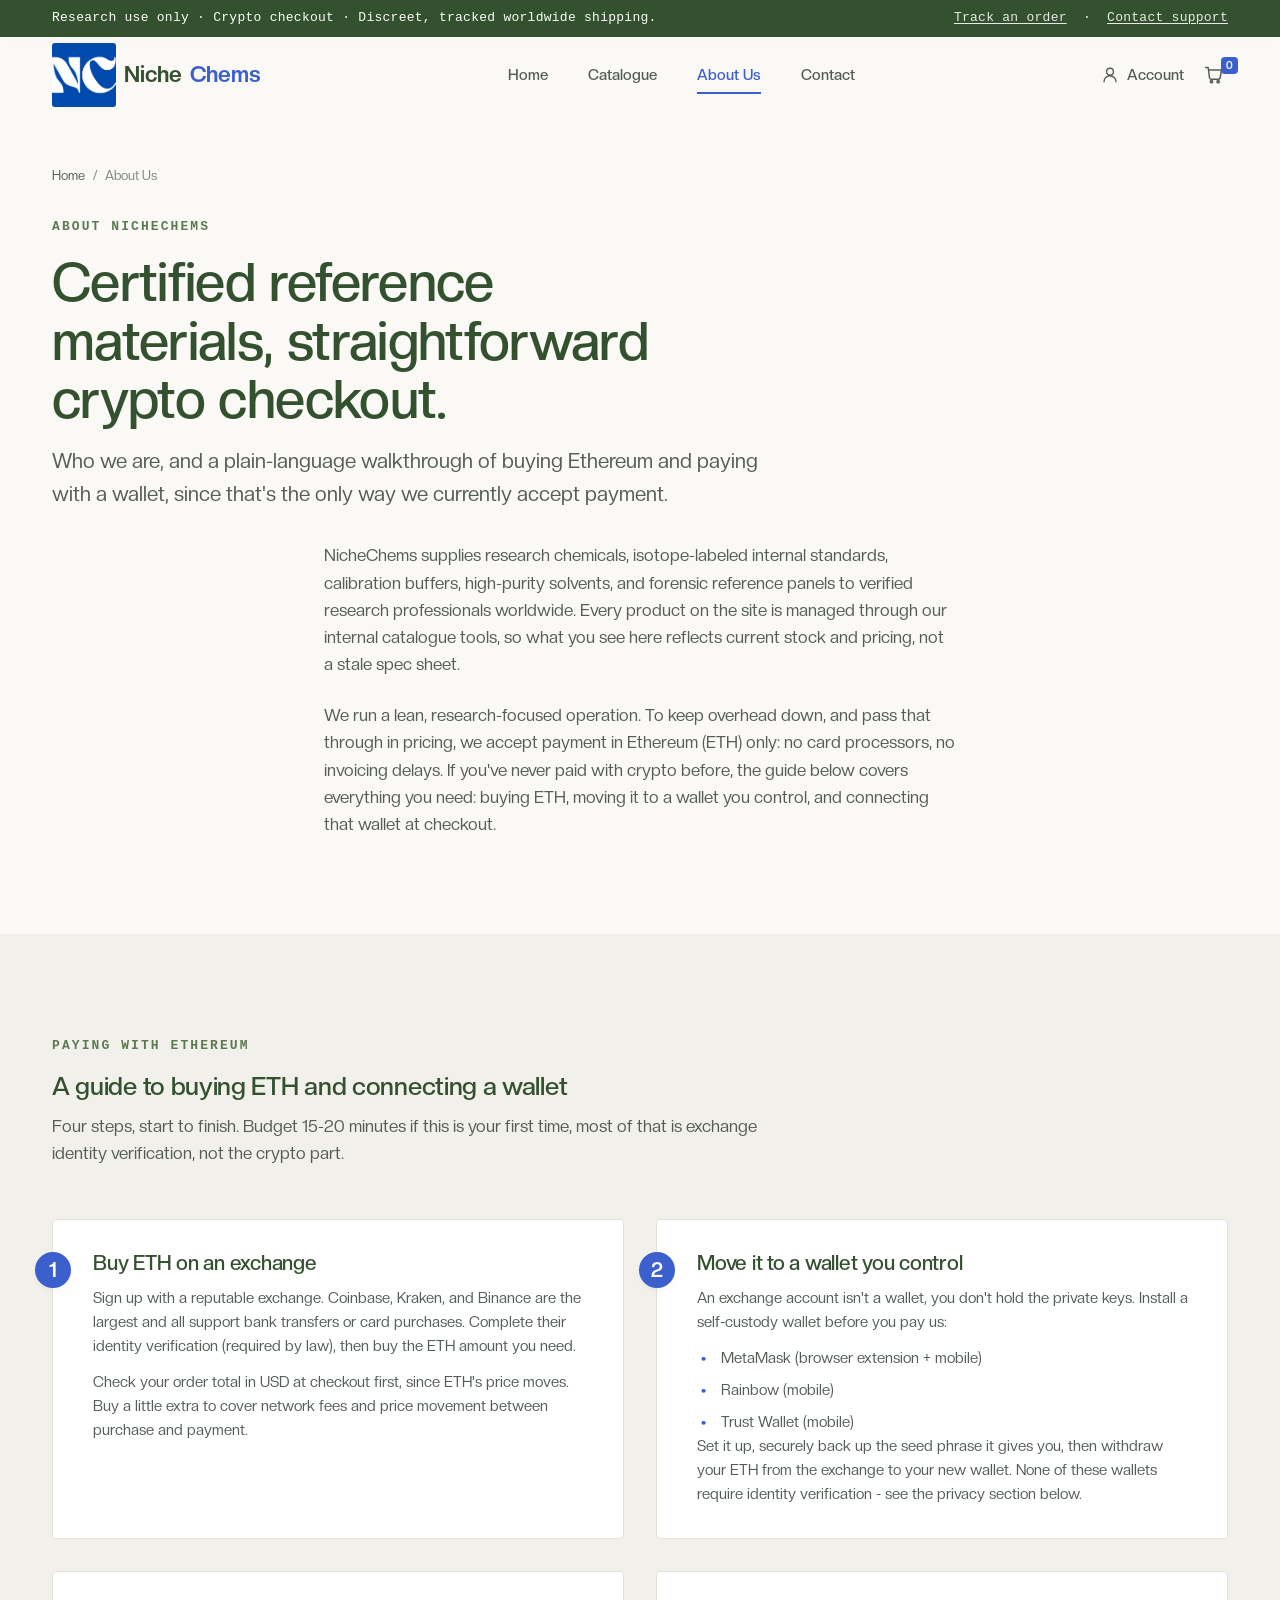
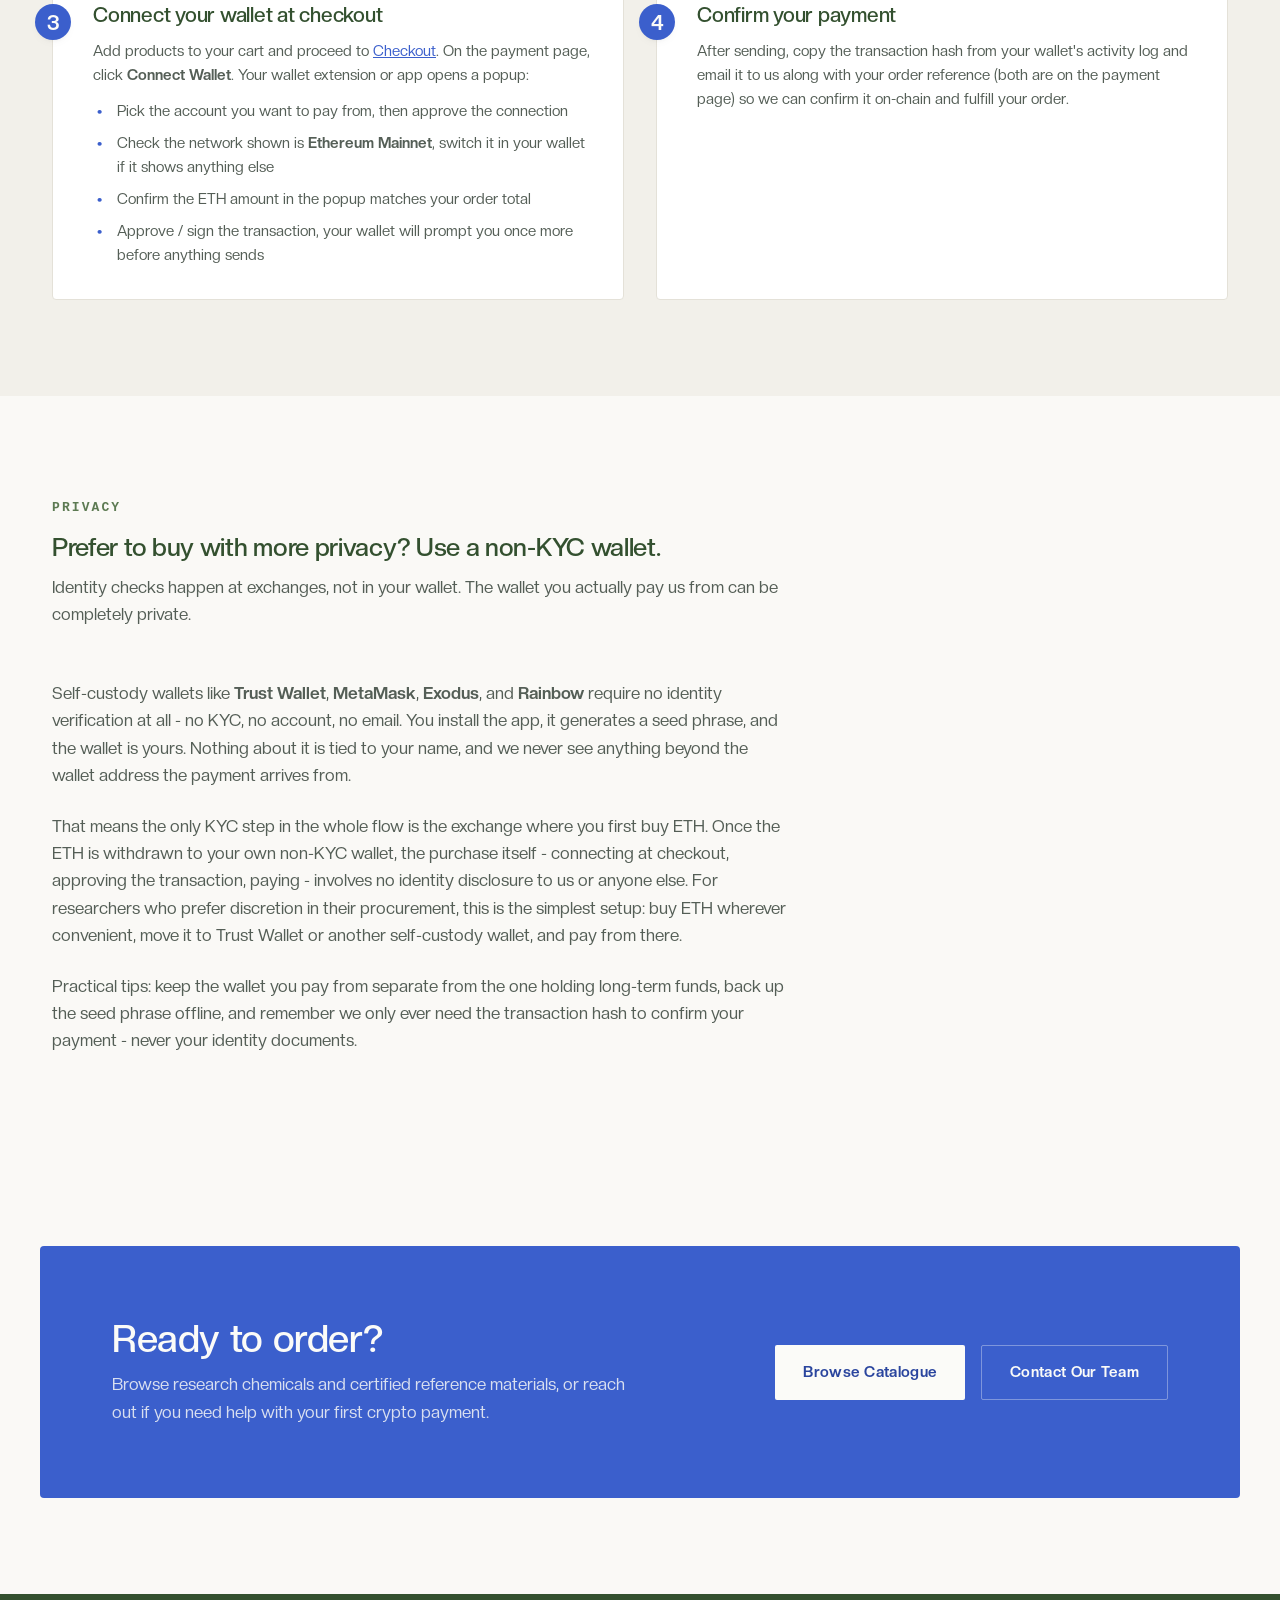
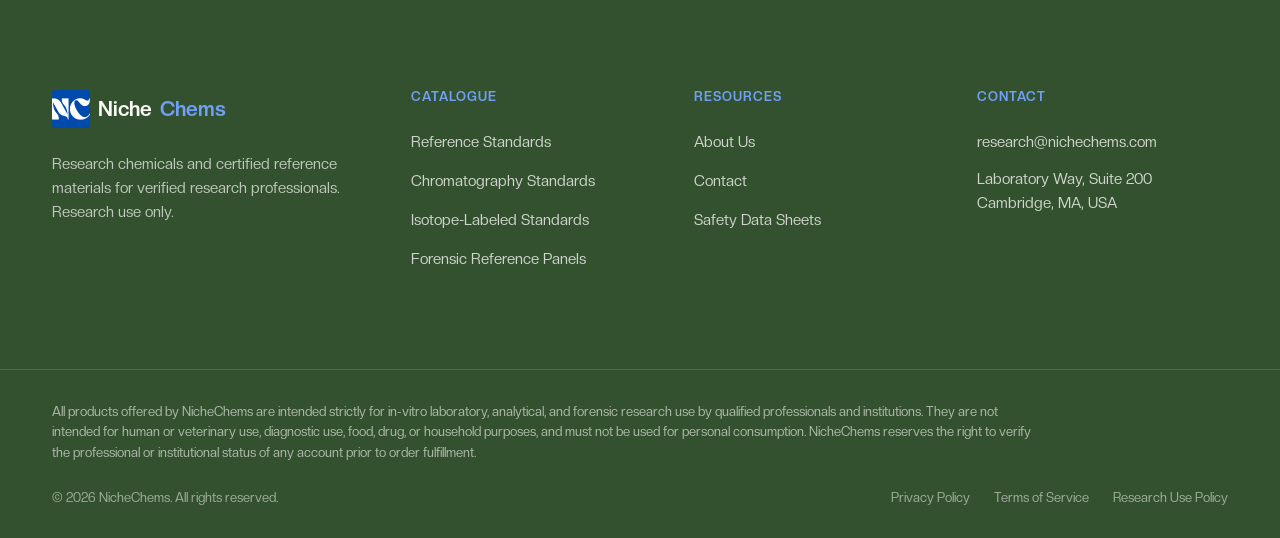
==== about/index.html @ a7ac1967 "Unify footers and replace generic top-bar copy - Footer Resources column is now identical across pag" ====
<!DOCTYPE html>
<html lang="en">
<head>
<meta charset="UTF8">
<meta name="viewport" content="width=device-width, initial-scale=1.0">
<title>About Us | NicheChems</title>
<meta name="description" content="About NicheChems, and a plain-language guide to buying Ethereum and connecting a wallet to pay for your order.">
<meta name="robots" content="index, follow">
<link rel="canonical" href="https://nichechems.com/about/">
<meta name="theme-color" content="#3B5FCC">

<link rel="icon" type="image/svg+xml" href="data:image/svg+xml,%3Csvg xmlns='http://www.w3.org/2000/svg' viewBox='0 0 32 32'%3E%3Crect width='32' height='32' rx='9' fill='%233B5FCC'/%3E%3Cpath d='M13 6h6v6.6l4.6 9.9a2 2 0 0 1-1.8 2.9H10.2a2 2 0 0 1-1.8-2.9L13 12.6V6z' fill='none' stroke='%23FAF9F6' stroke-width='1.7' stroke-linejoin='round' stroke-linecap='round'/%3E%3Cpath d='M11 19h10' stroke='%23A9C9A0' stroke-width='1.7' stroke-linecap='round'/%3E%3C/svg%3E">

<link rel="stylesheet" href="/css/fonts.css">

<style>
/* Design tokens, reset, header/nav/footer are identical to the rest of
   the site - see catalogue/index.html's section-1 comment. */
:root {
  --color-bg:          #FAF9F6;
  --color-bg-alt:      #F2F0EA;
  --color-bg-cool:     #EFF2F0;
  --color-surface:     #FFFFFF;
  --color-border:      #E4E1D8;
  --color-border-cool: #DCE3DE;

  --color-blue-light:  #6FA0F5;
  --color-blue:        #3B5FCC;
  --color-blue-dark:   #2A459E;
  --color-blue-tint:   #EDF2FD;

  --color-sage:        #93AC8B;
  --color-moss:        #5C7A52;
  --color-forest:      #33502F;
  --color-green-tint:  #EEF3EA;

  --color-warn:        #96631C;
  --color-warn-tint:   #FBF1E4;

  --color-ink:         #202722;
  --color-ink-soft:    #545E56;
  --color-ink-faint:   #7C877F;
  --color-on-blue:     #FBFBF8;

  --font-serif: "Creato Display", -apple-system, BlinkMacSystemFont, "Segoe UI", Roboto, sans-serif;
  --font-mono:  ui-monospace, SFMono-Regular, Menlo, Consolas, monospace;
  --font-sans:  "Creato Display", -apple-system, BlinkMacSystemFont, "Segoe UI", Roboto, sans-serif;
  --font-mono:  "IBM Plex Mono", ui-monospace, "Cascadia Mono", Consolas, monospace;

  --text-xs:   clamp(0.75rem, 0.72rem + 0.15vw, 0.8125rem);
  --text-sm:   clamp(0.875rem, 0.84rem + 0.15vw, 0.9375rem);
  --text-base: clamp(1rem, 0.96rem + 0.2vw, 1.0625rem);
  --text-md:   clamp(1.125rem, 1.05rem + 0.3vw, 1.3125rem);
  --text-lg:   clamp(1.375rem, 1.2rem + 0.7vw, 1.75rem);
  --text-xl:   clamp(1.75rem, 1.4rem + 1.4vw, 2.375rem);
  --text-2xl:  clamp(2.25rem, 1.7rem + 2.4vw, 3.375rem);

  --leading-tight: 1.08;
  --leading-snug:  1.35;
  --leading-normal: 1.6;

  --space-1: 0.25rem; --space-2: 0.5rem; --space-3: 0.75rem; --space-4: 1rem;
  --space-5: 1.5rem; --space-6: 2rem; --space-7: 2.5rem; --space-8: 3.25rem; --space-9: 4.5rem; --space-10: 6rem;

  --radius-sm: 2px; --radius-md: 3px; --radius-lg: 4px;
  --radius-blob: 62% 38% 55% 45% / 48% 45% 55% 52%;
  --radius-pill: 4px;

  --shadow-sm: 0 1px 2px rgba(32, 39, 34, 0.06), 0 1px 1px rgba(32, 39, 34, 0.04);
  --shadow-md: 0 4px 14px -8px rgba(32, 39, 34, 0.14), 0 2px 5px -3px rgba(32, 39, 34, 0.08);
  --shadow-lg: 0 10px 26px -12px rgba(32, 39, 34, 0.18), 0 4px 10px -6px rgba(32, 39, 34, 0.08);
  --shadow-blue: 0 6px 16px -8px rgba(59, 95, 204, 0.32);

  --ease-organic: cubic-bezier(0.22, 1, 0.36, 1);
  --ease-soft:    cubic-bezier(0.4, 0, 0.2, 1);
  --duration-fast: 180ms;
  --duration-base: 340ms;
  --duration-slow: 620ms;

  --container-max: 1320px;
  --header-h: 76px;
}

*, *::before, *::after { box-sizing: border-box; }
* { margin: 0; }
html { -webkit-text-size-adjust: 100%; scroll-behavior: smooth; }
body {
  font-family: var(--font-sans); font-size: var(--text-base); line-height: var(--leading-normal);
  color: var(--color-ink); background: var(--color-bg);
  -webkit-font-smoothing: antialiased; text-rendering: optimizeLegibility;
}
img, svg { display: block; max-width: 100%; }
ul, ol { list-style: none; padding: 0; }
a { color: inherit; text-decoration: none; }
button { font: inherit; color: inherit; background: none; border: 0; cursor: pointer; }
input { font: inherit; }
h1, h2, h3, h4 { font-family: var(--font-serif); font-weight: 500; line-height: var(--leading-tight); color: var(--color-forest); letter-spacing: -0.012em; text-wrap: balance; }

@media (prefers-reduced-motion: reduce) {
  html { scroll-behavior: auto; }
  *, *::before, *::after { animation-duration: 0.01ms !important; animation-iteration-count: 1 !important; transition-duration: 0.01ms !important; scroll-behavior: auto !important; }
}
a:focus-visible, button:focus-visible, input:focus-visible { outline: 2.5px solid var(--color-blue); outline-offset: 3px; border-radius: var(--radius-sm); }

.c-skip-link {
  position: absolute; left: var(--space-4); top: -60px; z-index: 1000;
  background: var(--color-forest); color: var(--color-on-blue);
  padding: var(--space-3) var(--space-5); border-radius: var(--radius-sm);
  font-weight: 600; transition: top var(--duration-fast) var(--ease-soft);
}
.c-skip-link:focus { top: var(--space-4); }

.l-container { width: 100%; max-width: var(--container-max); margin-inline: auto; padding-inline: var(--space-5); }
@media (min-width: 600px) { .l-container { padding-inline: var(--space-7); } }
@media (min-width: 1200px) { .l-container { padding-inline: var(--space-8); } }

.l-section { padding-block: var(--space-9); }
@media (min-width: 900px) { .l-section { padding-block: var(--space-10); } }
.l-section--alt { background: var(--color-bg-alt); }
.l-section--blue { background: linear-gradient(155deg, var(--color-blue) 0%, var(--color-blue-dark) 100%); color: var(--color-on-blue); }

.c-eyebrow {
  display: inline-flex; align-items: center; gap: var(--space-2);
  font-size: var(--text-xs); font-weight: 700; letter-spacing: 0.14em; text-transform: uppercase;
  color: var(--color-moss); margin-bottom: var(--space-4);
}

.c-btn {
  display: inline-flex; align-items: center; justify-content: center; gap: var(--space-2);
  padding: 0.9rem 1.75rem; border-radius: 2px; font-size: var(--text-sm); font-weight: 600;
  letter-spacing: 0.02em;
  transition: transform var(--duration-base) var(--ease-organic), box-shadow var(--duration-base) var(--ease-organic), background-color var(--duration-fast) var(--ease-soft), color var(--duration-fast) var(--ease-soft);
  white-space: nowrap;
}
.c-btn--primary { background: var(--color-blue); color: var(--color-on-blue); box-shadow: var(--shadow-blue); }
.c-btn--primary:hover { background: var(--color-blue-dark); transform: translateY(-1px); }
.c-btn--ghost { background: transparent; color: var(--color-forest); border: 1.5px solid var(--color-border-cool); }
.c-btn--ghost:hover { border-color: var(--color-moss); background: var(--color-green-tint); transform: translateY(-1px); }
.c-btn--on-blue { background: var(--color-on-blue); color: var(--color-blue-dark); }
.c-btn--on-blue:hover { background: var(--color-bg-alt); transform: translateY(-1px); }

/* -- Top bar / header / mobile nav - identical to catalogue/index.html -- */
.c-top-bar { background: var(--color-forest); color: var(--color-on-blue); }
.c-top-bar__inner { display: flex; flex-wrap: wrap; align-items: center; justify-content: center; gap: var(--space-2) var(--space-6); padding-block: var(--space-2); font-size: var(--text-xs); text-align: center; }
.c-top-bar__inner a { text-decoration: underline; text-underline-offset: 2px; opacity: 0.9; }
.c-top-bar__inner a:hover { opacity: 1; }
@media (min-width: 700px) { .c-top-bar__inner { justify-content: space-between; } }

.c-header { position: sticky; top: 0; z-index: 100; background: rgba(250, 249, 246, 0.92); backdrop-filter: blur(10px); -webkit-backdrop-filter: blur(10px); border-bottom: 1px solid transparent; transition: box-shadow var(--duration-base) var(--ease-soft), border-color var(--duration-base) var(--ease-soft); }
.c-header.is-scrolled { box-shadow: var(--shadow-sm); border-bottom-color: var(--color-border); }
.c-header__inner { display: flex; align-items: center; justify-content: space-between; gap: var(--space-4); min-height: var(--header-h); }

.c-logo { display: inline-flex; align-items: center; gap: var(--space-2); font-family: var(--font-serif); font-size: var(--text-md); font-weight: 600; color: var(--color-forest); }
.c-logo__mark { display: grid; place-items: center; width: 38px; height: 38px; border-radius: var(--radius-md); background: var(--color-blue); color: var(--color-on-blue); flex-shrink: 0; overflow: hidden; }
.c-logo__mark img { width: 100%; height: 100%; object-fit: cover; object-position: 50% 50%; }
.c-logo__word-alt { color: var(--color-blue); }
.c-header .c-logo { font-size: 1.4rem; }
.c-header .c-logo__mark { width: 64px; height: 64px; }
.c-nav { display: none; }
.c-nav__list { display: flex; align-items: center; gap: var(--space-7); font-size: var(--text-sm); font-weight: 500; }
.c-nav__list a { position: relative; padding-block: var(--space-2); color: var(--color-ink-soft); transition: color var(--duration-fast) var(--ease-soft); }
.c-nav__list a::after { content: ""; position: absolute; left: 0; bottom: -2px; width: 100%; height: 2px; background: var(--color-blue); transform: scaleX(0); transform-origin: left; transition: transform var(--duration-base) var(--ease-organic); }
.c-nav__list a:hover, .c-nav__list a[aria-current="page"] { color: var(--color-blue); }
.c-nav__list a:hover::after, .c-nav__list a[aria-current="page"]::after { transform: scaleX(1); }

.c-header__actions { display: flex; align-items: center; gap: var(--space-4); }
.c-header__account-link { display: inline-flex; align-items: center; gap: var(--space-2); font-size: var(--text-sm); font-weight: 500; color: var(--color-ink-soft); }
.c-header__account-link:hover { color: var(--color-blue); }
.c-header__account-link span { display: none; }
@media (min-width: 480px) { .c-header__account-link span { display: inline; } }

.c-header__cart-link { position: relative; display: inline-flex; align-items: center; justify-content: center; width: 28px; color: var(--color-ink-soft); transition: color var(--duration-fast) var(--ease-soft); }
.c-header__cart-link:hover { color: var(--color-blue); }
.c-header__cart-count { position: absolute; top: -8px; right: -10px; min-width: 17px; height: 17px; padding: 0 3px; display: flex; align-items: center; justify-content: center; background: var(--color-blue); color: var(--color-on-blue); font-size: 0.65rem; font-weight: 700; line-height: 1; border-radius: var(--radius-pill); }

.c-nav-toggle { display: inline-flex; flex-direction: column; justify-content: center; align-items: center; gap: 5px; width: 44px; height: 44px; border-radius: var(--radius-sm); }
.c-nav-toggle span { width: 22px; height: 2px; background: var(--color-forest); border-radius: var(--radius-pill); transition: transform var(--duration-base) var(--ease-organic), opacity var(--duration-fast) var(--ease-soft); }
.c-nav-toggle[aria-expanded="true"] span:nth-child(1) { transform: translateY(7px) rotate(45deg); }
.c-nav-toggle[aria-expanded="true"] span:nth-child(2) { opacity: 0; }
.c-nav-toggle[aria-expanded="true"] span:nth-child(3) { transform: translateY(-7px) rotate(-45deg); }

.c-mobile-nav { position: fixed; inset: var(--mobile-nav-top, 116px) 0 0 0; z-index: 90; background: var(--color-bg); padding: var(--space-6) var(--space-5) var(--space-8); overflow-y: auto; transform: translateX(100%); transition: transform var(--duration-slow) var(--ease-organic); }
.c-mobile-nav.is-open { transform: translateX(0); }
.c-mobile-nav__list { display: flex; flex-direction: column; font-family: var(--font-serif); font-size: var(--text-lg); gap: var(--space-1); }
.c-mobile-nav__list a { display: block; padding-block: var(--space-3); border-bottom: 1px solid var(--color-border); color: var(--color-forest); }
.c-mobile-nav__list a[aria-current="page"] { color: var(--color-blue); }
.c-mobile-nav__cta { margin-top: var(--space-7); display: flex; flex-direction: column; gap: var(--space-3); }

@media (min-width: 960px) {
  .c-nav { display: block; }
  .c-nav-toggle { display: none; }
  .c-mobile-nav { display: none; }
}

/* -- Page header / breadcrumb -- */
.c-page-header { padding-block: var(--space-8) var(--space-6); }
.c-breadcrumb { display: flex; align-items: center; flex-wrap: wrap; gap: var(--space-2); font-size: var(--text-xs); color: var(--color-ink-faint); margin-bottom: var(--space-5); }
.c-breadcrumb a { color: var(--color-ink-soft); }
.c-breadcrumb a:hover { color: var(--color-blue); }
.c-page-header__title { font-size: var(--text-2xl); margin-bottom: var(--space-4); max-width: 40rem; }
.c-page-header__lede { font-size: var(--text-md); color: var(--color-ink-soft); max-width: 46rem; }

/* -- About body copy -- */
.c-prose { max-width: 46rem; }
.c-prose p { color: var(--color-ink-soft); margin-bottom: var(--space-5); }
.c-prose p:last-child { margin-bottom: 0; }

.c-section-head { max-width: 46rem; margin-bottom: var(--space-8); }
.c-section-head p { color: var(--color-ink-soft); margin-top: var(--space-3); }

/* -- Numbered guide steps -- */
.c-guide-list { display: grid; gap: var(--space-6); counter-reset: guide-step; }
@media (min-width: 800px) { .c-guide-list { grid-template-columns: repeat(2, 1fr); } }
.c-guide-step {
  position: relative; background: var(--color-surface); border: 1px solid var(--color-border);
  border-radius: var(--radius-lg); padding: var(--space-6) var(--space-6) var(--space-6) var(--space-7);
  counter-increment: guide-step;
}
.c-guide-step::before {
  content: counter(guide-step);
  position: absolute; top: var(--space-6); left: -18px;
  width: 36px; height: 36px; border-radius: 50%;
  background: var(--color-blue); color: var(--color-on-blue);
  font-family: var(--font-serif); font-weight: 600; font-size: var(--text-md);
  display: grid; place-items: center; box-shadow: var(--shadow-md);
}
.c-guide-step h3 { font-size: var(--text-md); margin-bottom: var(--space-3); }
.c-guide-step p { font-size: var(--text-sm); color: var(--color-ink-soft); margin-bottom: var(--space-3); }
.c-guide-step p:last-child { margin-bottom: 0; }
.c-guide-step ul { margin-top: var(--space-3); display: flex; flex-direction: column; gap: var(--space-2); }
.c-guide-step li { font-size: var(--text-sm); color: var(--color-ink-soft); padding-left: var(--space-5); position: relative; }
.c-guide-step li::before { content: "\2022"; position: absolute; left: var(--space-1); color: var(--color-blue); font-weight: 700; }

.c-cta-band { border-radius: var(--radius-lg); margin-inline: var(--space-5); padding: var(--space-8) var(--space-6); background: var(--color-blue); color: var(--color-on-blue); display: grid; gap: var(--space-6); }
@media (min-width: 800px) { .c-cta-band { margin-inline: var(--space-7); padding: var(--space-9); grid-template-columns: minmax(0, 1fr) auto; align-items: center; column-gap: var(--space-9); } }
.c-cta-band__inner { max-width: 46rem; }
.c-cta-band h2 { color: var(--color-on-blue); font-size: var(--text-xl); letter-spacing: -0.01em; margin-bottom: var(--space-3); }
.c-cta-band p { color: rgba(251, 251, 248, 0.82); margin-bottom: 0; max-width: 48ch; }
.c-cta-band__actions { display: flex; flex-wrap: wrap; gap: var(--space-4); }

/* -- Footer - identical to catalogue/index.html -- */
.c-footer { background: var(--color-forest); color: rgba(251, 251, 248, 0.88); }
.c-footer__top { display: grid; gap: var(--space-8); padding-block: var(--space-10); }
@media (min-width: 700px) { .c-footer__top { grid-template-columns: 1.3fr repeat(3, 1fr); gap: var(--space-6); } }
.c-footer__brand .c-logo { color: var(--color-on-blue); }
.c-footer__brand .c-logo__word-alt { color: var(--color-blue-light); }
.c-footer__brand .c-logo__mark { background: var(--color-blue-light); color: var(--color-forest); }
.c-footer__brand p { margin-top: var(--space-4); font-size: var(--text-sm); color: rgba(251, 251, 248, 0.7); max-width: 26rem; }
.c-footer__col h3 { font-family: var(--font-sans); font-size: var(--text-xs); font-weight: 700; letter-spacing: 0.08em; text-transform: uppercase; color: var(--color-blue-light); margin-bottom: var(--space-5); }
.c-footer__col ul { display: flex; flex-direction: column; gap: var(--space-3); }
.c-footer__col a, .c-footer__col address { font-size: var(--text-sm); font-style: normal; color: rgba(251, 251, 248, 0.78); transition: color var(--duration-fast) var(--ease-soft); }
.c-footer__col a:hover { color: var(--color-on-blue); }
.c-footer__legal { border-top: 1px solid rgba(251, 251, 248, 0.14); padding-block: var(--space-6); }
.c-footer__disclaimer { font-size: var(--text-xs); line-height: var(--leading-normal); color: rgba(251, 251, 248, 0.62); max-width: 62rem; margin-bottom: var(--space-5); }
.c-footer__bottom-row { display: flex; flex-direction: column; gap: var(--space-3); font-size: var(--text-xs); color: rgba(251, 251, 248, 0.55); }
@media (min-width: 700px) { .c-footer__bottom-row { flex-direction: row; justify-content: space-between; align-items: center; } }
.c-footer__bottom-links { display: flex; gap: var(--space-5); flex-wrap: wrap; }
.c-footer__bottom-links a:hover { color: var(--color-on-blue); }

.u-visually-hidden { position: absolute; width: 1px; height: 1px; padding: 0; margin: -1px; overflow: hidden; clip: rect(0, 0, 0, 0); white-space: nowrap; border: 0; }
/* Lab-documentation voice: mono for labels and data (kept in sync with home). */
-.c-page-header > * { position: relative; }
.c-eyebrow { font-family: var(--font-mono); font-weight: 600; letter-spacing: 0.16em; }
.c-top-bar__inner { font-family: var(--font-mono); letter-spacing: 0.02em; }
</style>
</head>
<body>

<a class="c-skip-link" href="#main-content">Skip to main content</a>

<div class="c-top-bar">
  <div class="l-container c-top-bar__inner">
    <p>Research use only &middot; Crypto checkout &middot; Discreet, tracked worldwide shipping.</p>
    <p><a href="../account/index.html">Track an order</a> &nbsp;&middot;&nbsp; <a href="#contact">Contact support</a></p>
  </div>
</div>

<header class="c-header" id="site-header">
  <div class="l-container c-header__inner">
    <a class="c-logo" href="../index.html">
      <span class="c-logo__mark" aria-hidden="true">
        <img src="../assets/logo.png" alt="" width="38" height="38" loading="eager">
      </span>
      Niche<span class="c-logo__word-alt">Chems</span>
    </a>

    <nav class="c-nav" aria-label="Primary">
      <ul class="c-nav__list">
        <li><a href="../index.html">Home</a></li>
        <li><a href="../catalogue/index.html">Catalogue</a></li>
        <li><a href="index.html" aria-current="page">About Us</a></li>
        <li><a href="../contact/index.html">Contact</a></li>
      </ul>
    </nav>

    <div class="c-header__actions">
      <a class="c-header__account-link" href="../account/index.html">
        <svg width="18" height="18" viewBox="0 0 24 24" fill="none" stroke="currentColor" stroke-width="1.8" stroke-linecap="round" stroke-linejoin="round" aria-hidden="true"><path d="M20 21a8 8 0 0 0-16 0"/><circle cx="12" cy="7.5" r="4.5"/></svg>
        <span>Account</span>
      </a>
      <a class="c-header__cart-link" href="../checkout/index.html" aria-label="Cart">
        <svg width="20" height="20" viewBox="0 0 24 24" fill="none" stroke="currentColor" stroke-width="1.8" stroke-linecap="round" stroke-linejoin="round" aria-hidden="true"><path d="M6 6h15l-1.6 9.2a2 2 0 0 1-2 1.8H8.6a2 2 0 0 1-2-1.7L5 3H2"/><circle cx="9" cy="20" r="1.4"/><circle cx="17" cy="20" r="1.4"/></svg>
        <span class="c-header__cart-count" id="cart-count" hidden>0</span>
      </a>
      <button class="c-nav-toggle" id="nav-toggle" aria-expanded="false" aria-controls="mobile-nav" aria-label="Open menu">
        <span></span><span></span><span></span>
      </button>
    </div>
  </div>
</header>

<nav class="c-mobile-nav" id="mobile-nav" aria-label="Mobile primary">
  <ul class="c-mobile-nav__list">
    <li><a href="../index.html">Home</a></li>
    <li><a href="../catalogue/index.html">Catalogue</a></li>
    <li><a href="index.html" aria-current="page">About Us</a></li>
    <li><a href="../contact/index.html">Contact</a></li>
  </ul>
  <div class="c-mobile-nav__cta">
    <a class="c-btn c-btn--primary" href="../catalogue/index.html">Browse Catalogue</a>
    <a class="c-btn c-btn--ghost" href="../account/index.html">Sign In / Account</a>
  </div>
</nav>

<main id="main-content">

  <!-- ===================================================================
       PAGE HEADER
       =================================================================== -->
  <div class="l-container c-page-header">
    <nav class="c-breadcrumb" aria-label="Breadcrumb">
      <a href="../index.html">Home</a>
      <span aria-hidden="true">/</span>
      <span aria-current="page">About Us</span>
    </nav>
    <span class="c-eyebrow">About NicheChems</span>
    <h1 class="c-page-header__title">Certified reference materials, straightforward crypto checkout.</h1>
    <p class="c-page-header__lede">Who we are, and a plain-language walkthrough of buying Ethereum and paying with a wallet, since that's the only way we currently accept payment.</p>
  </div>

  <!-- ===================================================================
       ABOUT
       =================================================================== -->
  <section class="l-section" style="padding-top: 0;">
    <div class="l-container c-prose">
      <p>NicheChems supplies research chemicals, isotope-labeled internal standards, calibration buffers, high-purity solvents, and forensic reference panels to verified research professionals worldwide. Every product on the site is managed through our internal catalogue tools, so what you see here reflects current stock and pricing, not a stale spec sheet.</p>
      <p>We run a lean, research-focused operation. To keep overhead down, and pass that through in pricing, we accept payment in Ethereum (ETH) only: no card processors, no invoicing delays. If you've never paid with crypto before, the guide below covers everything you need: buying ETH, moving it to a wallet you control, and connecting that wallet at checkout.</p>
    </div>
  </section>

  <!-- ===================================================================
       ETH BUYING + WALLET GUIDE
       =================================================================== -->
  <section class="l-section l-section--alt">
    <div class="l-container">
      <div class="c-section-head">
        <span class="c-eyebrow">Paying With Ethereum</span>
        <h2>A guide to buying ETH and connecting a wallet</h2>
        <p>Four steps, start to finish. Budget 15-20 minutes if this is your first time, most of that is exchange identity verification, not the crypto part.</p>
      </div>

      <ol class="c-guide-list">
        <li class="c-guide-step">
          <h3>Buy ETH on an exchange</h3>
          <p>Sign up with a reputable exchange. Coinbase, Kraken, and Binance are the largest and all support bank transfers or card purchases. Complete their identity verification (required by law), then buy the ETH amount you need.</p>
          <p>Check your order total in USD at checkout first, since ETH's price moves. Buy a little extra to cover network fees and price movement between purchase and payment.</p>
        </li>

        <li class="c-guide-step">
          <h3>Move it to a wallet you control</h3>
          <p>An exchange account isn't a wallet, you don't hold the private keys. Install a self-custody wallet before you pay us:</p>
          <ul>
            <li>MetaMask (browser extension + mobile)</li>
            <li>Rainbow (mobile)</li>
            <li>Trust Wallet (mobile)</li>
          </ul>
          <p>Set it up, securely back up the seed phrase it gives you, then withdraw your ETH from the exchange to your new wallet. None of these wallets require identity verification - see the privacy section below.</p>
        </li>

        <li class="c-guide-step">
          <h3>Connect your wallet at checkout</h3>
          <p>Add products to your cart and proceed to <a href="../checkout/index.html" style="color: var(--color-blue); text-decoration: underline;">Checkout</a>. On the payment page, click <strong>Connect Wallet</strong>. Your wallet extension or app opens a popup:</p>
          <ul>
            <li>Pick the account you want to pay from, then approve the connection</li>
            <li>Check the network shown is <strong>Ethereum Mainnet</strong>, switch it in your wallet if it shows anything else</li>
            <li>Confirm the ETH amount in the popup matches your order total</li>
            <li>Approve / sign the transaction, your wallet will prompt you once more before anything sends</li>
          </ul>
        </li>

        <li class="c-guide-step">
          <h3>Confirm your payment</h3>
          <p>After sending, copy the transaction hash from your wallet's activity log and email it to us along with your order reference (both are on the payment page) so we can confirm it on-chain and fulfill your order.</p>
        </li>
      </ol>
    </div>
  </section>

  <!-- ===================================================================
       PRIVACY / NON-KYC WALLETS
       =================================================================== -->
  <section class="l-section">
    <div class="l-container">
      <div class="c-section-head">
        <span class="c-eyebrow">Privacy</span>
        <h2>Prefer to buy with more privacy? Use a non-KYC wallet.</h2>
        <p>Identity checks happen at exchanges, not in your wallet. The wallet you actually pay us from can be completely private.</p>
      </div>
      <div class="c-prose">
        <p>Self-custody wallets like <strong>Trust Wallet</strong>, <strong>MetaMask</strong>, <strong>Exodus</strong>, and <strong>Rainbow</strong> require no identity verification at all - no KYC, no account, no email. You install the app, it generates a seed phrase, and the wallet is yours. Nothing about it is tied to your name, and we never see anything beyond the wallet address the payment arrives from.</p>
        <p>That means the only KYC step in the whole flow is the exchange where you first buy ETH. Once the ETH is withdrawn to your own non-KYC wallet, the purchase itself - connecting at checkout, approving the transaction, paying - involves no identity disclosure to us or anyone else. For researchers who prefer discretion in their procurement, this is the simplest setup: buy ETH wherever convenient, move it to Trust Wallet or another self-custody wallet, and pay from there.</p>
        <p>Practical tips: keep the wallet you pay from separate from the one holding long-term funds, back up the seed phrase offline, and remember we only ever need the transaction hash to confirm your payment - never your identity documents.</p>
      </div>
    </div>
  </section>

  <!-- ===================================================================
       CTA BAND
       =================================================================== -->
  <section class="l-section">
    <div class="c-cta-band">
      <div class="c-cta-band__inner">
        <h2>Ready to order?</h2>
        <p>Browse research chemicals and certified reference materials, or reach out if you need help with your first crypto payment.</p>
      </div>
      <div class="c-cta-band__actions">
        <a class="c-btn c-btn--on-blue" href="../catalogue/index.html">Browse Catalogue</a>
        <a class="c-btn c-btn--ghost" style="color: var(--color-on-blue); border-color: rgba(251,251,248,0.35);" href="#contact">Contact Our Team</a>
      </div>
    </div>
  </section>

</main>

<footer class="c-footer" id="contact">
  <div class="l-container c-footer__top">
    <div class="c-footer__brand">
      <a class="c-logo" href="../index.html">
        <span class="c-logo__mark" aria-hidden="true">
          <img src="../assets/logo.png" alt="" width="38" height="38" loading="lazy">
        </span>
        Niche<span class="c-logo__word-alt">Chems</span>
      </a>
      <p>Research chemicals and certified reference materials for verified research professionals. Research use only.</p>
    </div>

    <div class="c-footer__col">
      <h3>Catalogue</h3>
      <ul>
        <li><a href="../catalogue/index.html?category=reference-standards">Reference Standards</a></li>
        <li><a href="../catalogue/index.html?category=chromatography">Chromatography Standards</a></li>
        <li><a href="../catalogue/index.html?category=isotope-labeled">Isotope-Labeled Standards</a></li>
        <li><a href="../catalogue/index.html?category=forensic">Forensic Reference Panels</a></li>
      </ul>
    </div>

    <div class="c-footer__col">
      <h3>Resources</h3>
      <ul>
        <li><a href="index.html">About Us</a></li>
        <li><a href="../contact/index.html">Contact</a></li>
        <li><a href="../contact/index.html">Safety Data Sheets</a></li>
      </ul>
    </div>

    <div class="c-footer__col">
      <h3>Contact</h3>
      <ul>
        <li><a href="mailto:research@nichechems.com">research@nichechems.com</a></li>
        <li><address>Laboratory Way, Suite 200<br>Cambridge, MA, USA</address></li>
      </ul>
    </div>
  </div>

  <div class="l-container c-footer__legal">
    <p class="c-footer__disclaimer">
      All products offered by NicheChems are intended strictly for in-vitro laboratory, analytical, and forensic research use by qualified professionals and institutions. They are not intended for human or veterinary use, diagnostic use, food, drug, or household purposes, and must not be used for personal consumption. NicheChems reserves the right to verify the professional or institutional status of any account prior to order fulfillment.
    </p>
    <div class="c-footer__bottom-row">
      <p>&copy; 2026 NicheChems. All rights reserved.</p>
      <div class="c-footer__bottom-links">
        <a href="#contact">Privacy Policy</a>
        <a href="#contact">Terms of Service</a>
        <a href="#contact">Research Use Policy</a>
      </div>
    </div>
  </div>
</footer>

<script src="../js/cart.js"></script>
<script>
(function () {
  "use strict";

  var toggle = document.getElementById("nav-toggle");
  var mobileNav = document.getElementById("mobile-nav");
  var header = document.getElementById("site-header");

  function syncMobileNavOffset() {
    var offset = header.getBoundingClientRect().bottom;
    document.documentElement.style.setProperty("--mobile-nav-top", offset + "px");
  }

  function closeNav() {
    toggle.setAttribute("aria-expanded", "false");
    toggle.setAttribute("aria-label", "Open menu");
    mobileNav.classList.remove("is-open");
    document.body.style.overflow = "";
  }

  function openNav() {
    syncMobileNavOffset();
    toggle.setAttribute("aria-expanded", "true");
    toggle.setAttribute("aria-label", "Close menu");
    mobileNav.classList.add("is-open");
    document.body.style.overflow = "hidden";
  }

  window.addEventListener("resize", syncMobileNavOffset);

  toggle.addEventListener("click", function () {
    var isOpen = toggle.getAttribute("aria-expanded") === "true";
    isOpen ? closeNav() : openNav();
  });

  mobileNav.querySelectorAll("a").forEach(function (link) {
    link.addEventListener("click", closeNav);
  });

  document.addEventListener("keydown", function (event) {
    if (event.key === "Escape" && toggle.getAttribute("aria-expanded") === "true") {
      closeNav();
      toggle.focus();
    }
  });

  function updateHeaderShadow() {
    header.classList.toggle("is-scrolled", window.scrollY > 8);
  }
  document.addEventListener("scroll", updateHeaderShadow, { passive: true });
  updateHeaderShadow();

  function syncCartBadge() {
    var badge = document.getElementById("cart-count");
    if (!badge || !window.NicheChemsCart) return;
    var count = window.NicheChemsCart.getCartCount();
    badge.textContent = count;
    badge.hidden = count === 0;
  }
  syncCartBadge();
  window.addEventListener("nichechems:cart-updated", syncCartBadge);
  window.addEventListener("storage", function (e) { if (e.key === "nichechems_cart") syncCartBadge(); });
})();
</script>
</body>
</html>
---- css/fonts.css ----
/* Creato Display — site typeface. Self-hosted from /creato_display/.
   Loaded on every page in place of the old Google Fonts (Fraunces/Inter). */

@font-face {
  font-family: "Creato Display";
  src: url("/creato_display/CreatoDisplay-Light.otf") format("opentype");
  font-weight: 300;
  font-style: normal;
  font-display: swap;
}
@font-face {
  font-family: "Creato Display";
  src: url("/creato_display/CreatoDisplay-LightItalic.otf") format("opentype");
  font-weight: 300;
  font-style: italic;
  font-display: swap;
}
@font-face {
  font-family: "Creato Display";
  src: url("/creato_display/CreatoDisplay-Regular.otf") format("opentype");
  font-weight: 400;
  font-style: normal;
  font-display: swap;
}
@font-face {
  font-family: "Creato Display";
  src: url("/creato_display/CreatoDisplay-RegularItalic.otf") format("opentype");
  font-weight: 400;
  font-style: italic;
  font-display: swap;
}
@font-face {
  font-family: "Creato Display";
  src: url("/creato_display/CreatoDisplay-Medium.otf") format("opentype");
  font-weight: 500;
  font-style: normal;
  font-display: swap;
}
@font-face {
  font-family: "Creato Display";
  src: url("/creato_display/CreatoDisplay-MediumItalic.otf") format("opentype");
  font-weight: 500;
  font-style: italic;
  font-display: swap;
}
@font-face {
  font-family: "Creato Display";
  src: url("/creato_display/CreatoDisplay-Bold.otf") format("opentype");
  font-weight: 600 700;
  font-style: normal;
  font-display: swap;
}
@font-face {
  font-family: "Creato Display";
  src: url("/creato_display/CreatoDisplay-BoldItalic.otf") format("opentype");
  font-weight: 600 700;
  font-style: italic;
  font-display: swap;
}
@font-face {
  font-family: "Creato Display";
  src: url("/creato_display/CreatoDisplay-ExtraBold.otf") format("opentype");
  font-weight: 800;
  font-style: normal;
  font-display: swap;
}
@font-face {
  font-family: "Creato Display";
  src: url("/creato_display/CreatoDisplay-Black.otf") format("opentype");
  font-weight: 900;
  font-style: normal;
  font-display: swap;
}
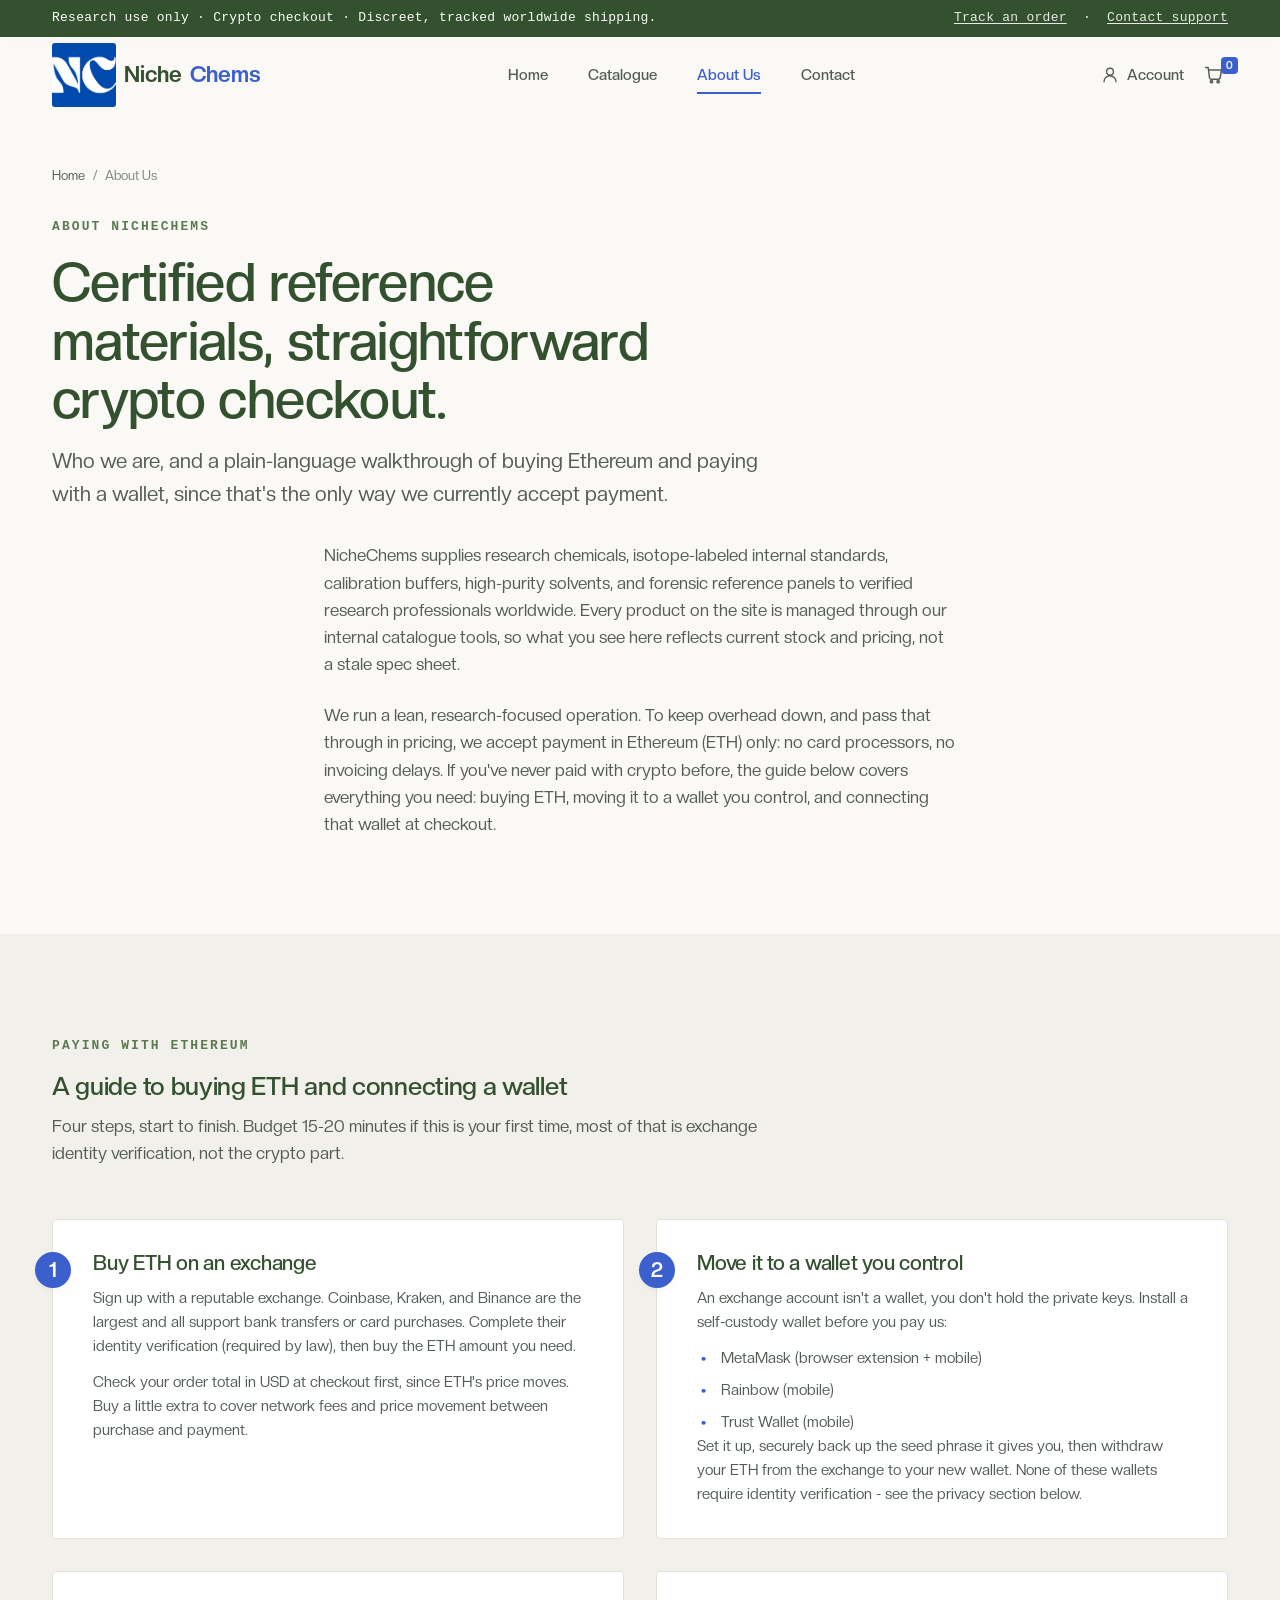
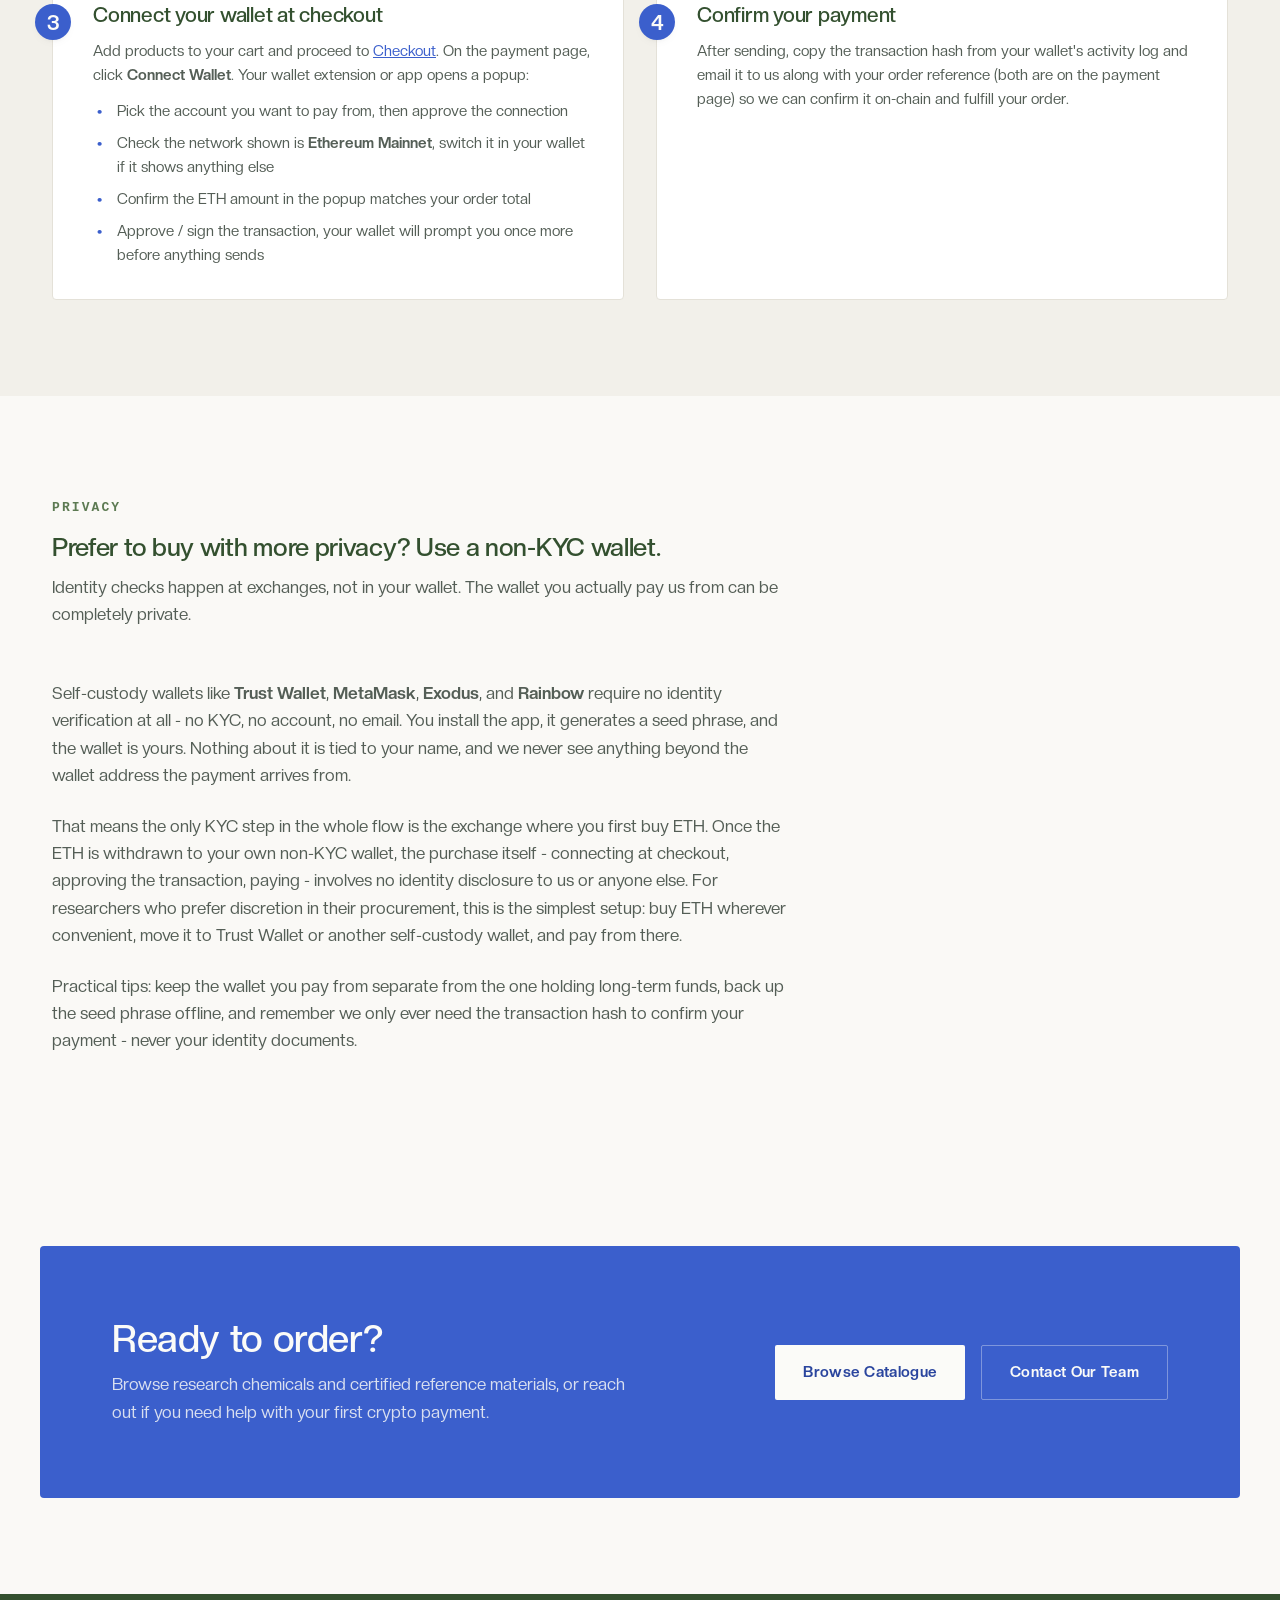
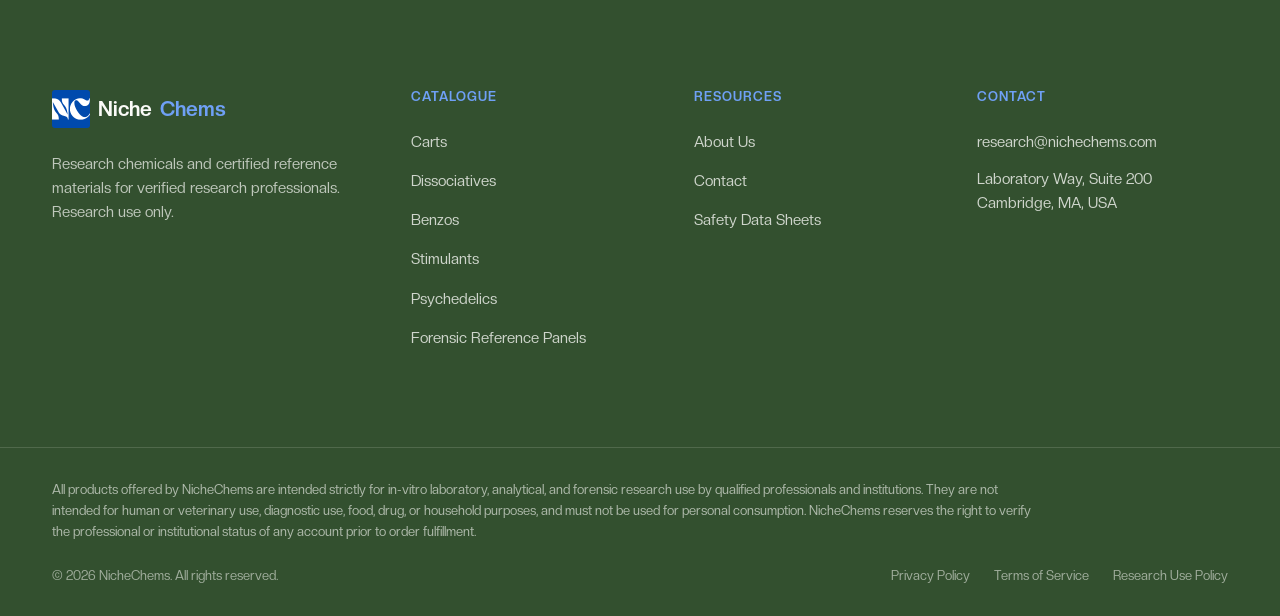
==== commit 953d3089: "Repoint footer catalogue links to real category labels Category IDs were valid but the visible label" ====
--- a/about/index.html
+++ b/about/index.html
@@ -447,9 +447,11 @@
     <div class="c-footer__col">
       <h3>Catalogue</h3>
       <ul>
-        <li><a href="../catalogue/index.html?category=reference-standards">Reference Standards</a></li>
-        <li><a href="../catalogue/index.html?category=chromatography">Chromatography Standards</a></li>
-        <li><a href="../catalogue/index.html?category=isotope-labeled">Isotope-Labeled Standards</a></li>
+        <li><a href="../catalogue/index.html?category=reference-standards">Carts</a></li>
+        <li><a href="../catalogue/index.html?category=isotope-labeled">Dissociatives</a></li>
+        <li><a href="../catalogue/index.html?category=chromatography">Benzos</a></li>
+        <li><a href="../catalogue/index.html?category=buffers">Stimulants</a></li>
+        <li><a href="../catalogue/index.html?category=solvents">Psychedelics</a></li>
         <li><a href="../catalogue/index.html?category=forensic">Forensic Reference Panels</a></li>
       </ul>
     </div>
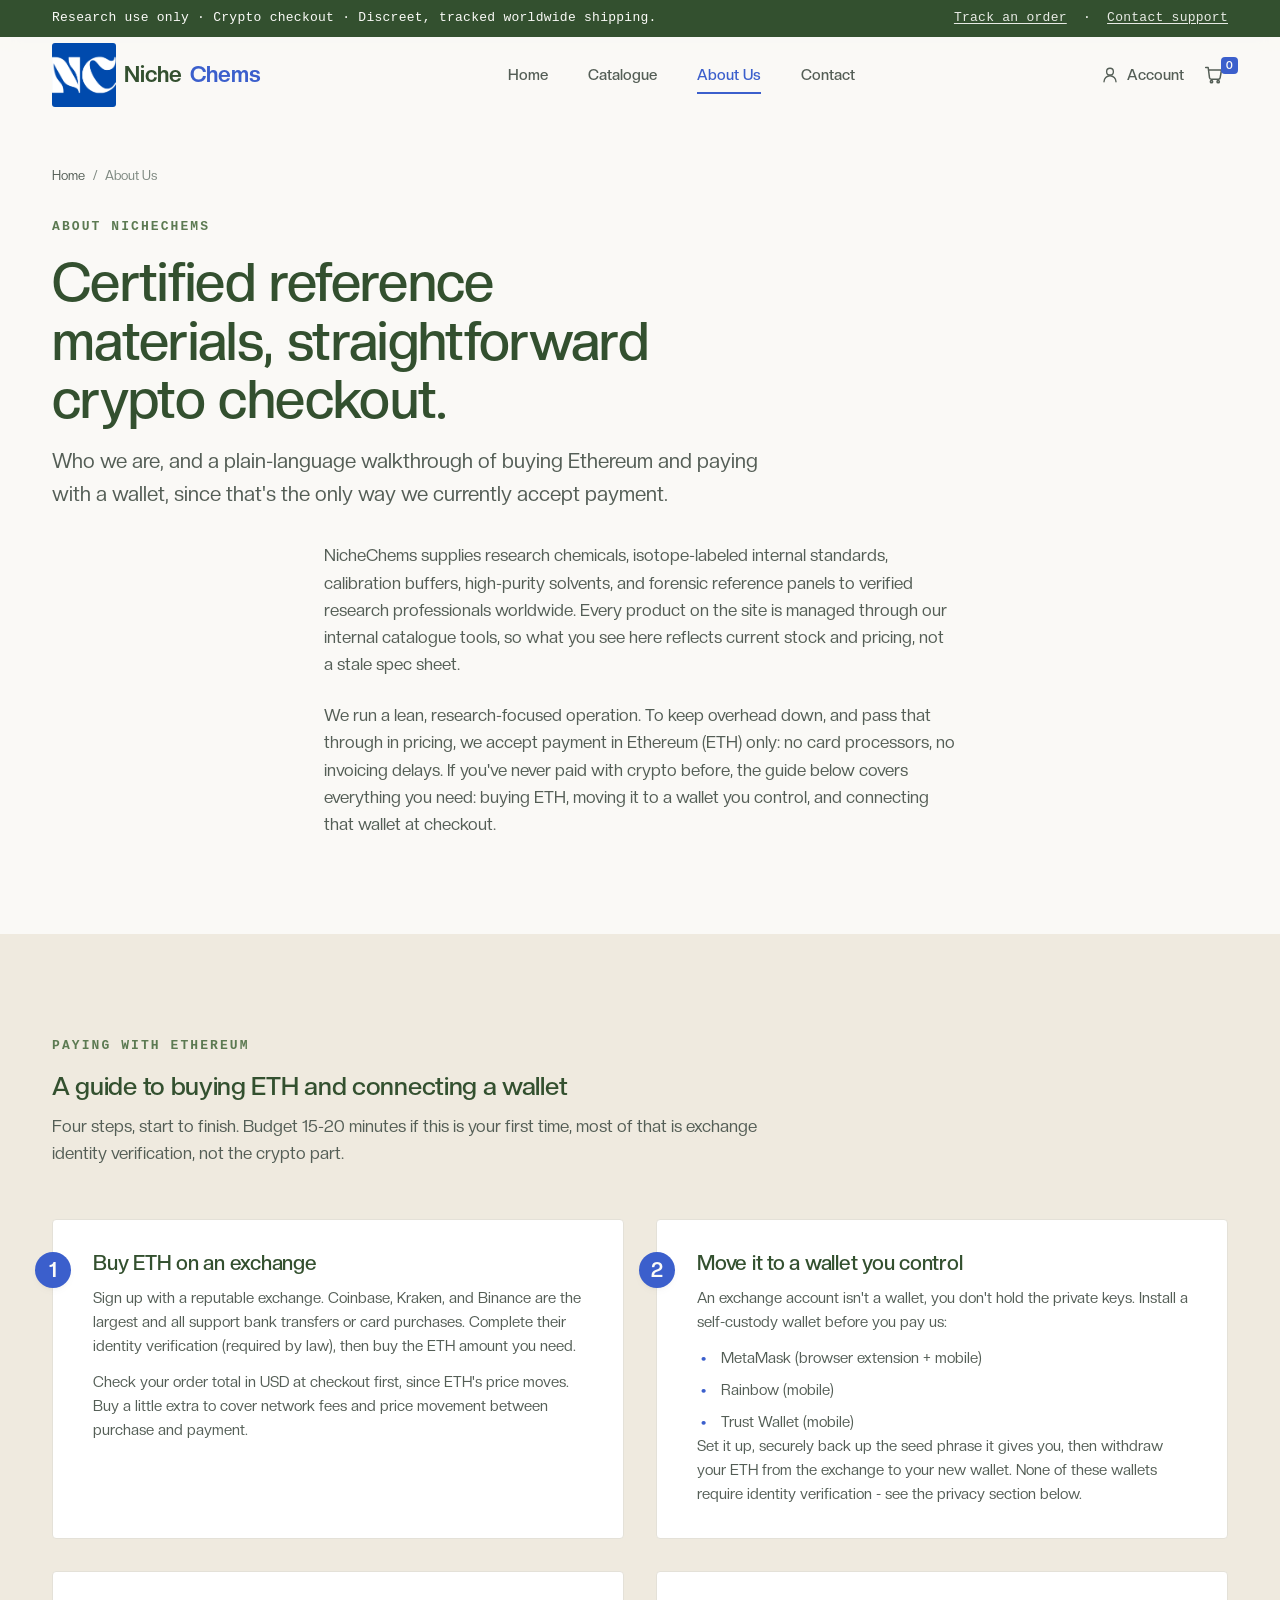
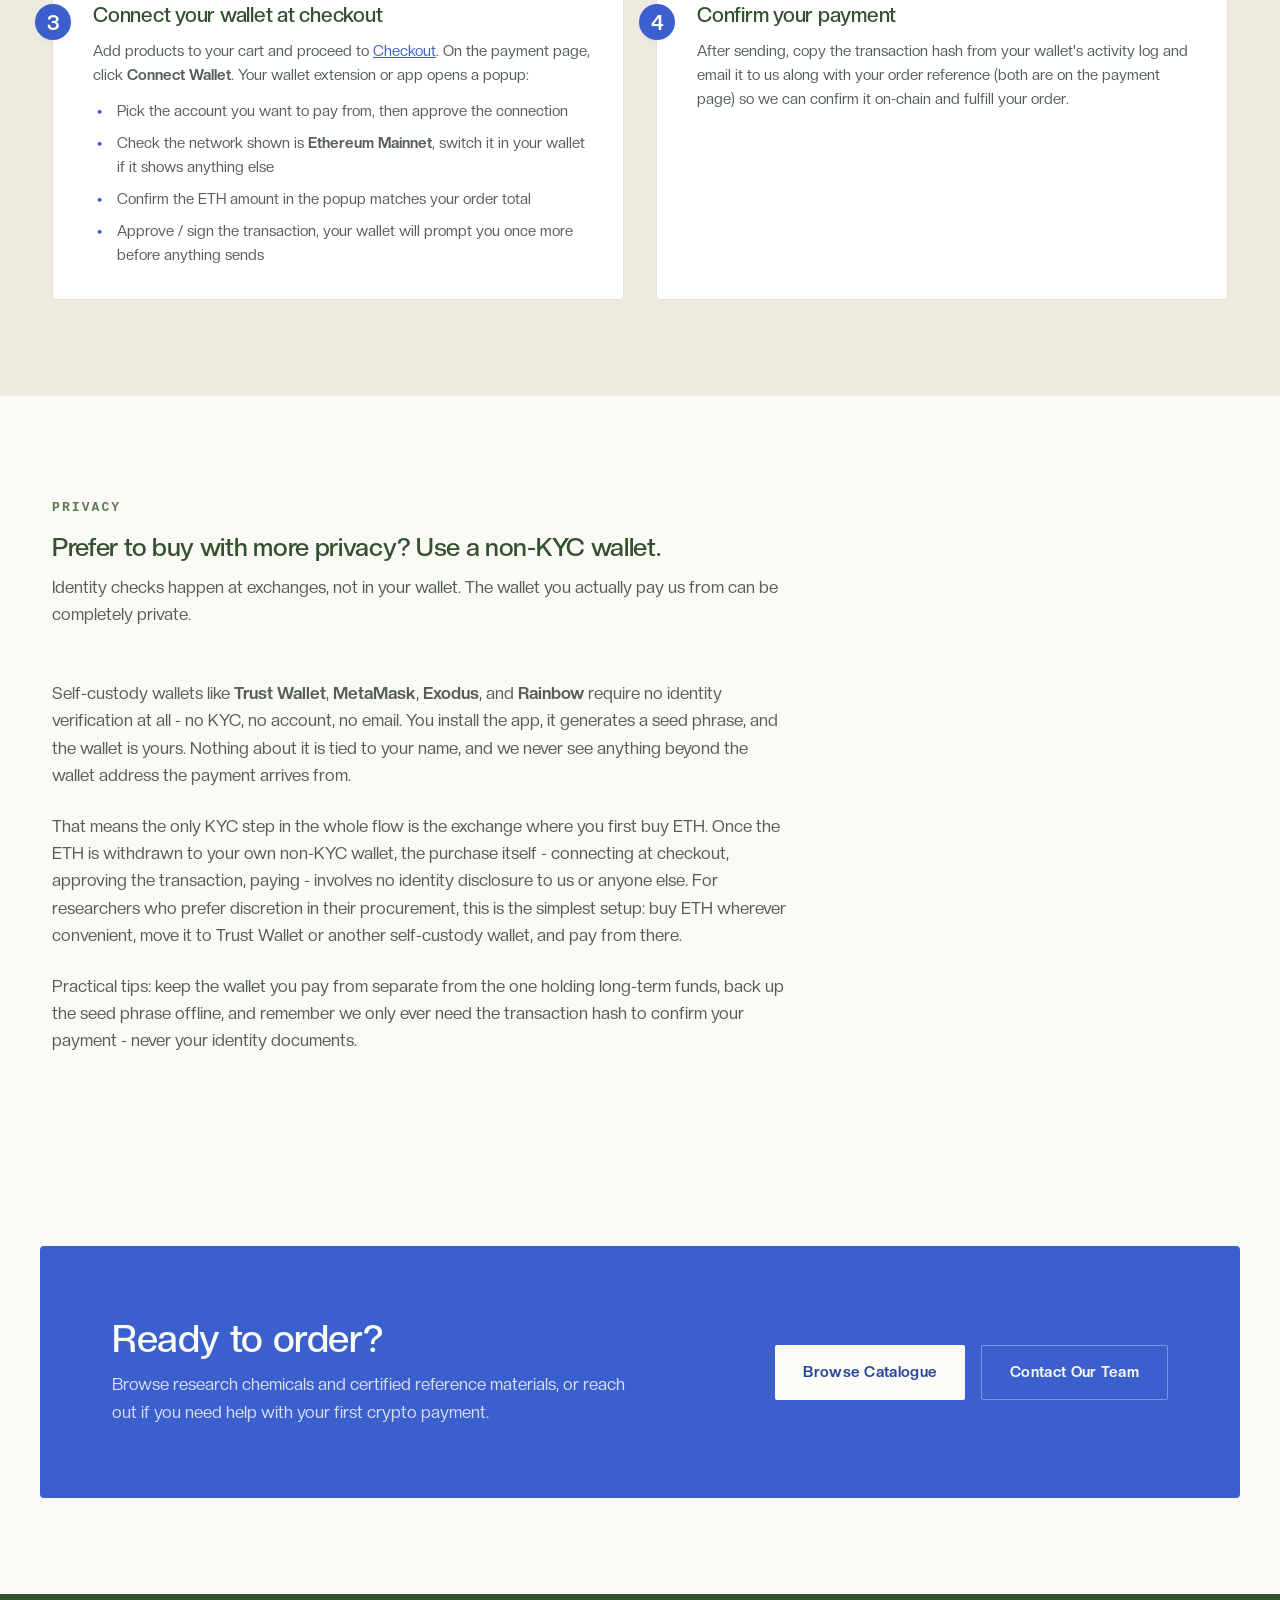
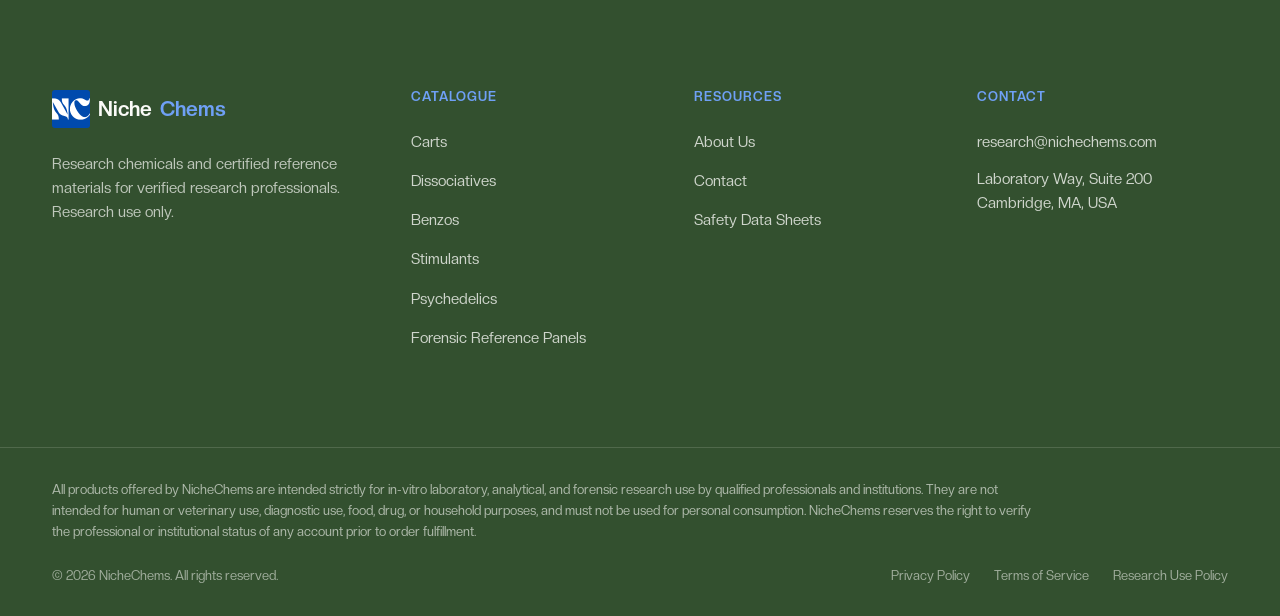
==== commit f79bb964: "Color-depth pass: distinct section bands + card elevation - Deepen the two near-identical section ti" ====
--- a/about/index.html
+++ b/about/index.html
@@ -18,8 +18,8 @@
    the site - see catalogue/index.html's section-1 comment. */
 :root {
   --color-bg:          #FAF9F6;
-  --color-bg-alt:      #F2F0EA;
-  --color-bg-cool:     #EFF2F0;
+  --color-bg-alt:      #EFEADF;
+  --color-bg-cool:     #E7EEE7;
   --color-surface:     #FFFFFF;
   --color-border:      #E4E1D8;
   --color-border-cool: #DCE3DE;
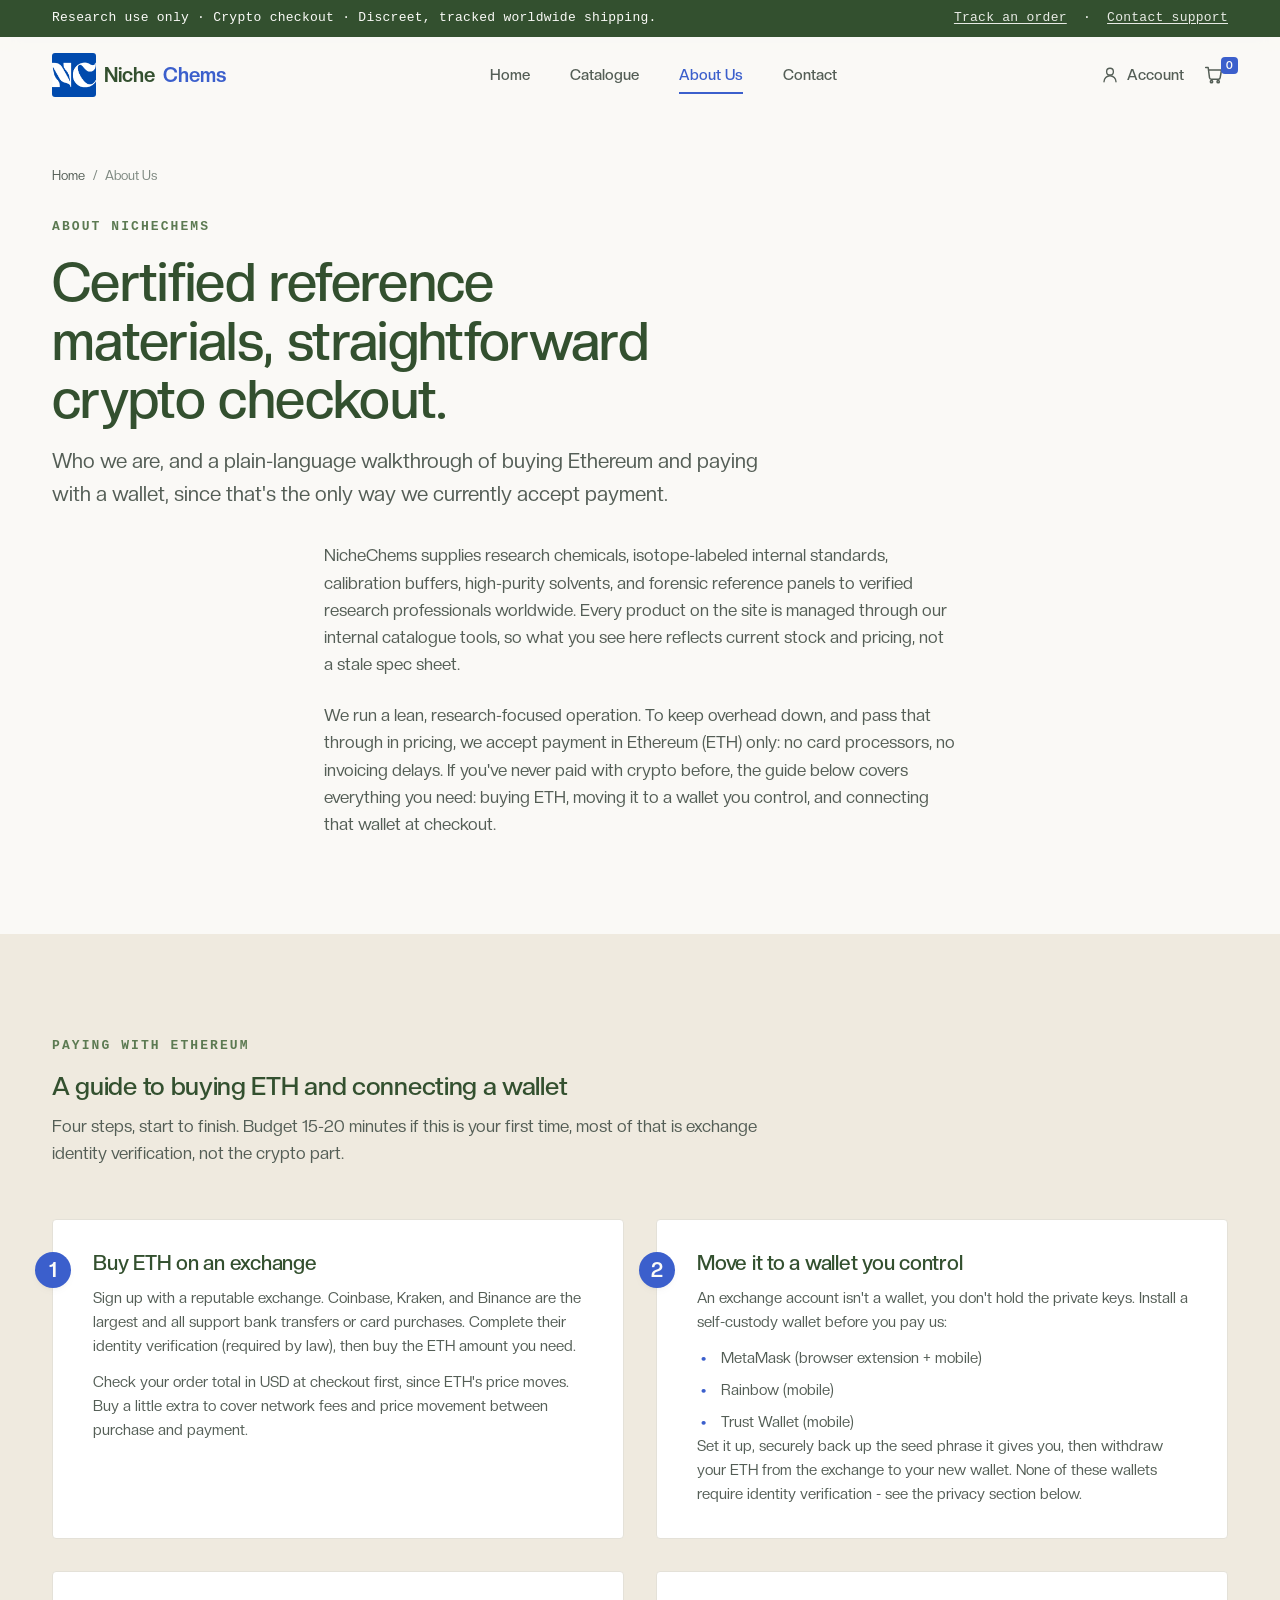
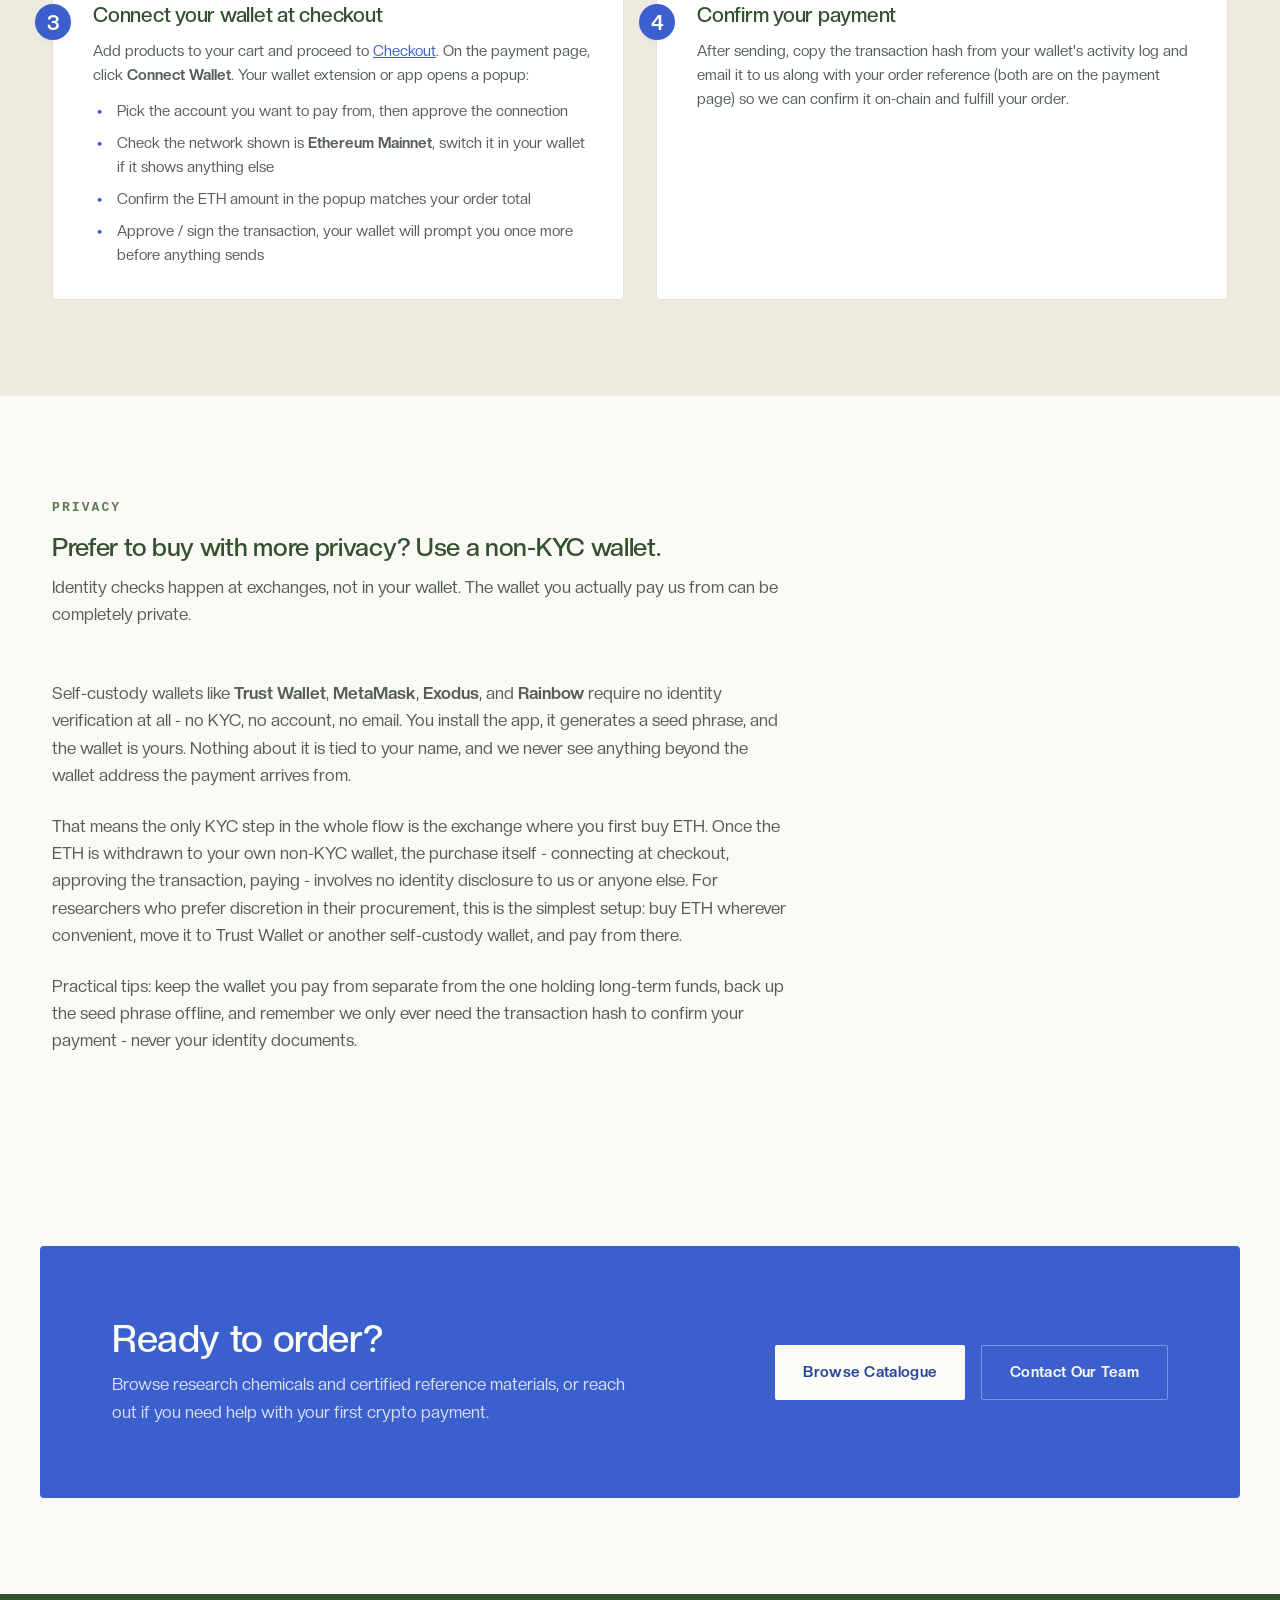
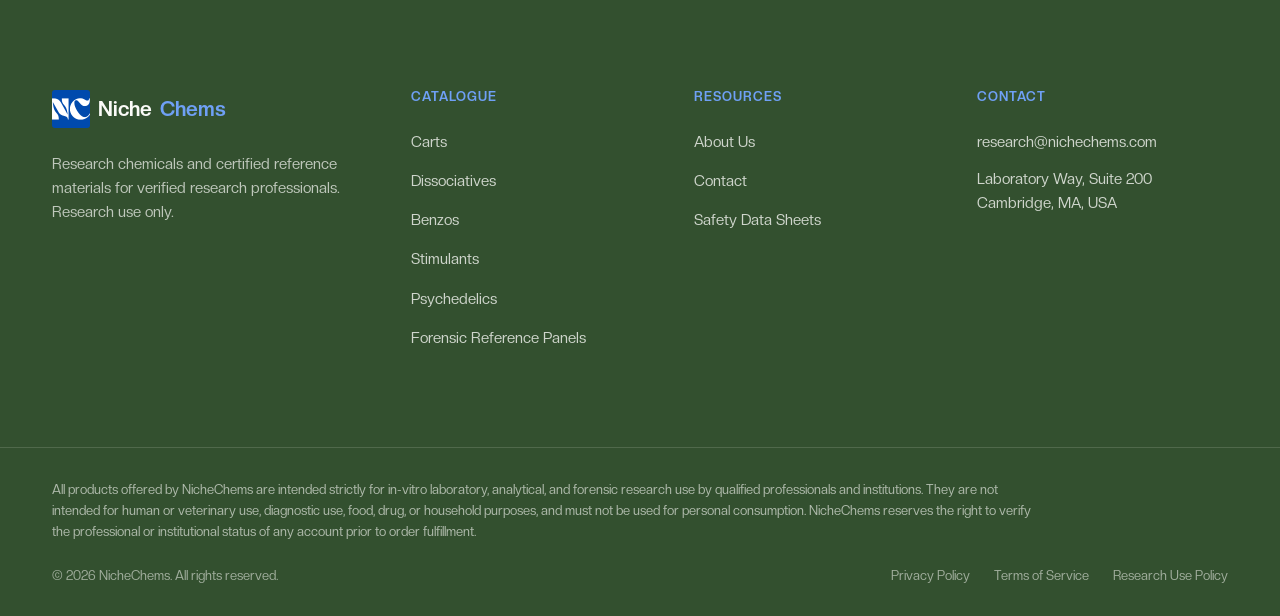
==== commit 1bf25987: "Polish pass: hide empty categories, product page, header, 404 - Home category grid now hides categor" ====
--- a/about/index.html
+++ b/about/index.html
@@ -154,8 +154,8 @@
 .c-logo__mark { display: grid; place-items: center; width: 38px; height: 38px; border-radius: var(--radius-md); background: var(--color-blue); color: var(--color-on-blue); flex-shrink: 0; overflow: hidden; }
 .c-logo__mark img { width: 100%; height: 100%; object-fit: cover; object-position: 50% 50%; }
 .c-logo__word-alt { color: var(--color-blue); }
-.c-header .c-logo { font-size: 1.4rem; }
-.c-header .c-logo__mark { width: 64px; height: 64px; }
+.c-header .c-logo { font-size: 1.25rem; }
+.c-header .c-logo__mark { width: 44px; height: 44px; }
 .c-nav { display: none; }
 .c-nav__list { display: flex; align-items: center; gap: var(--space-7); font-size: var(--text-sm); font-weight: 500; }
 .c-nav__list a { position: relative; padding-block: var(--space-2); color: var(--color-ink-soft); transition: color var(--duration-fast) var(--ease-soft); }
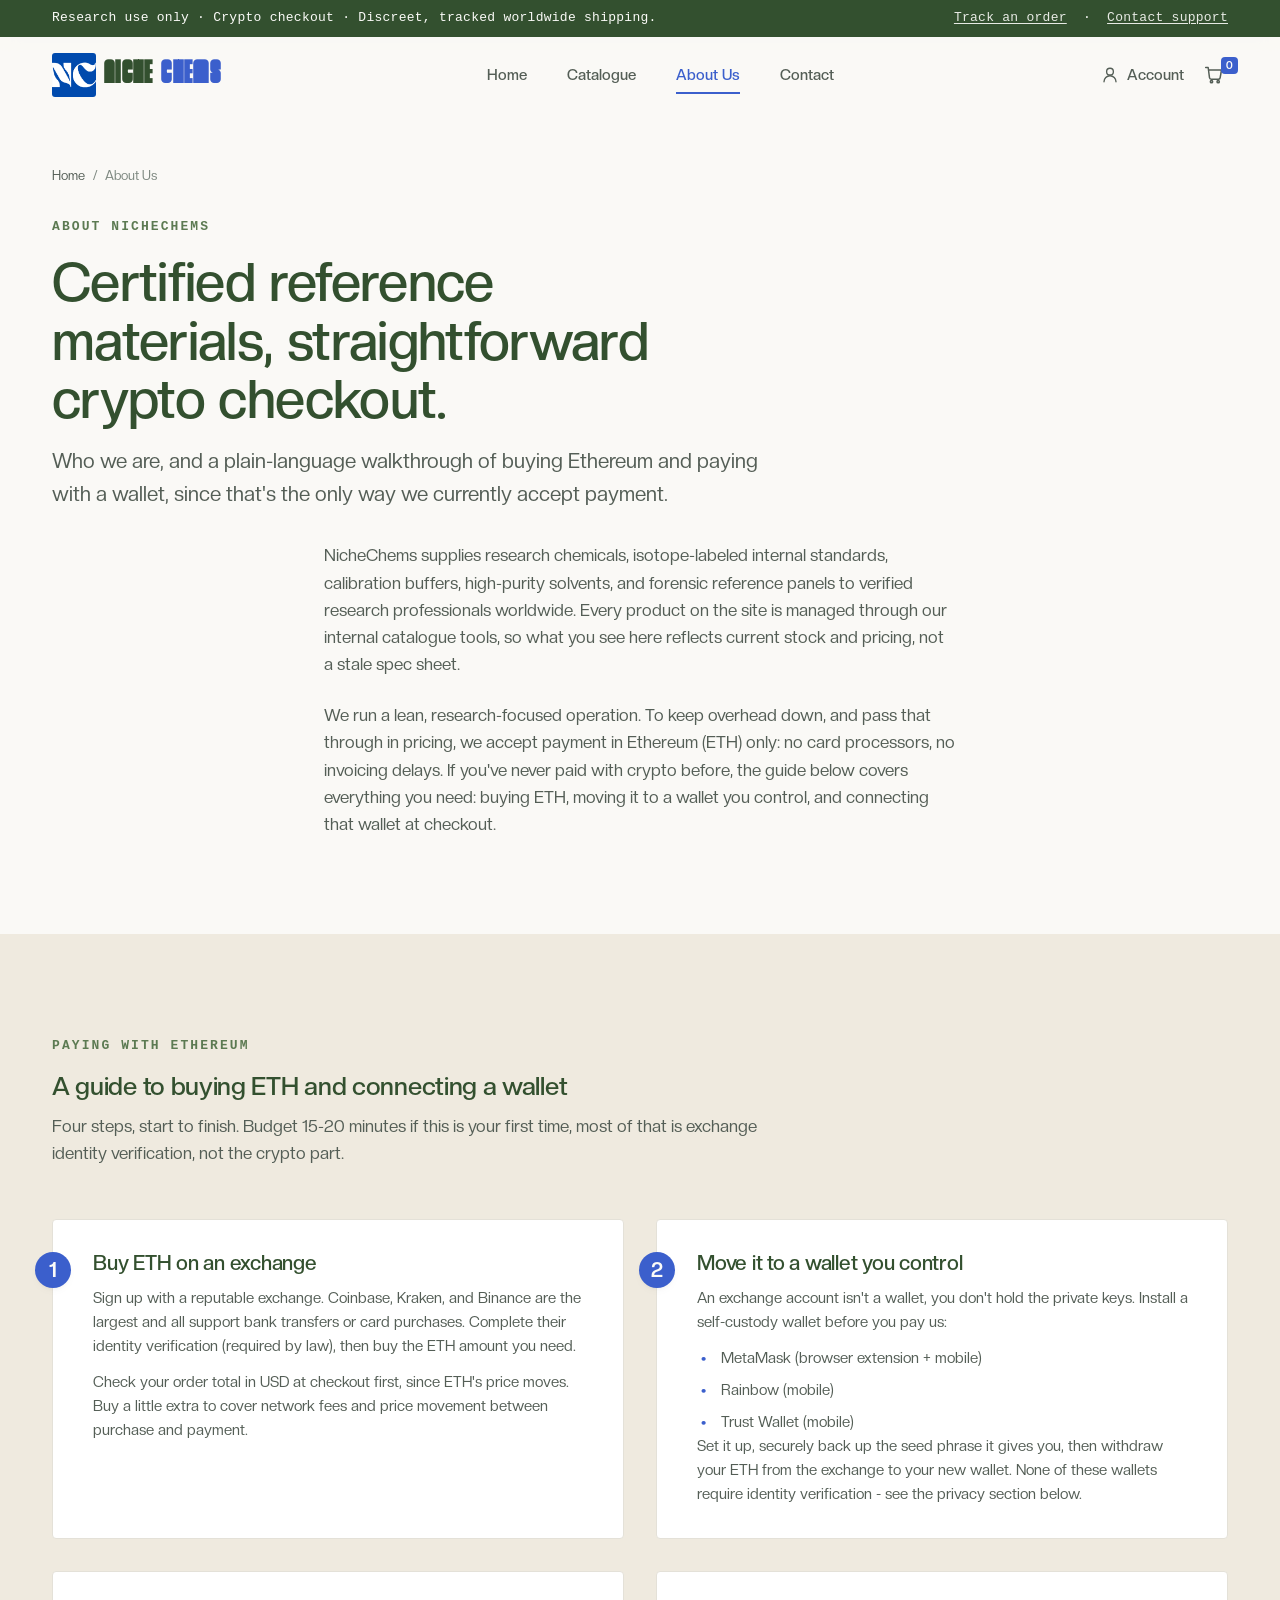
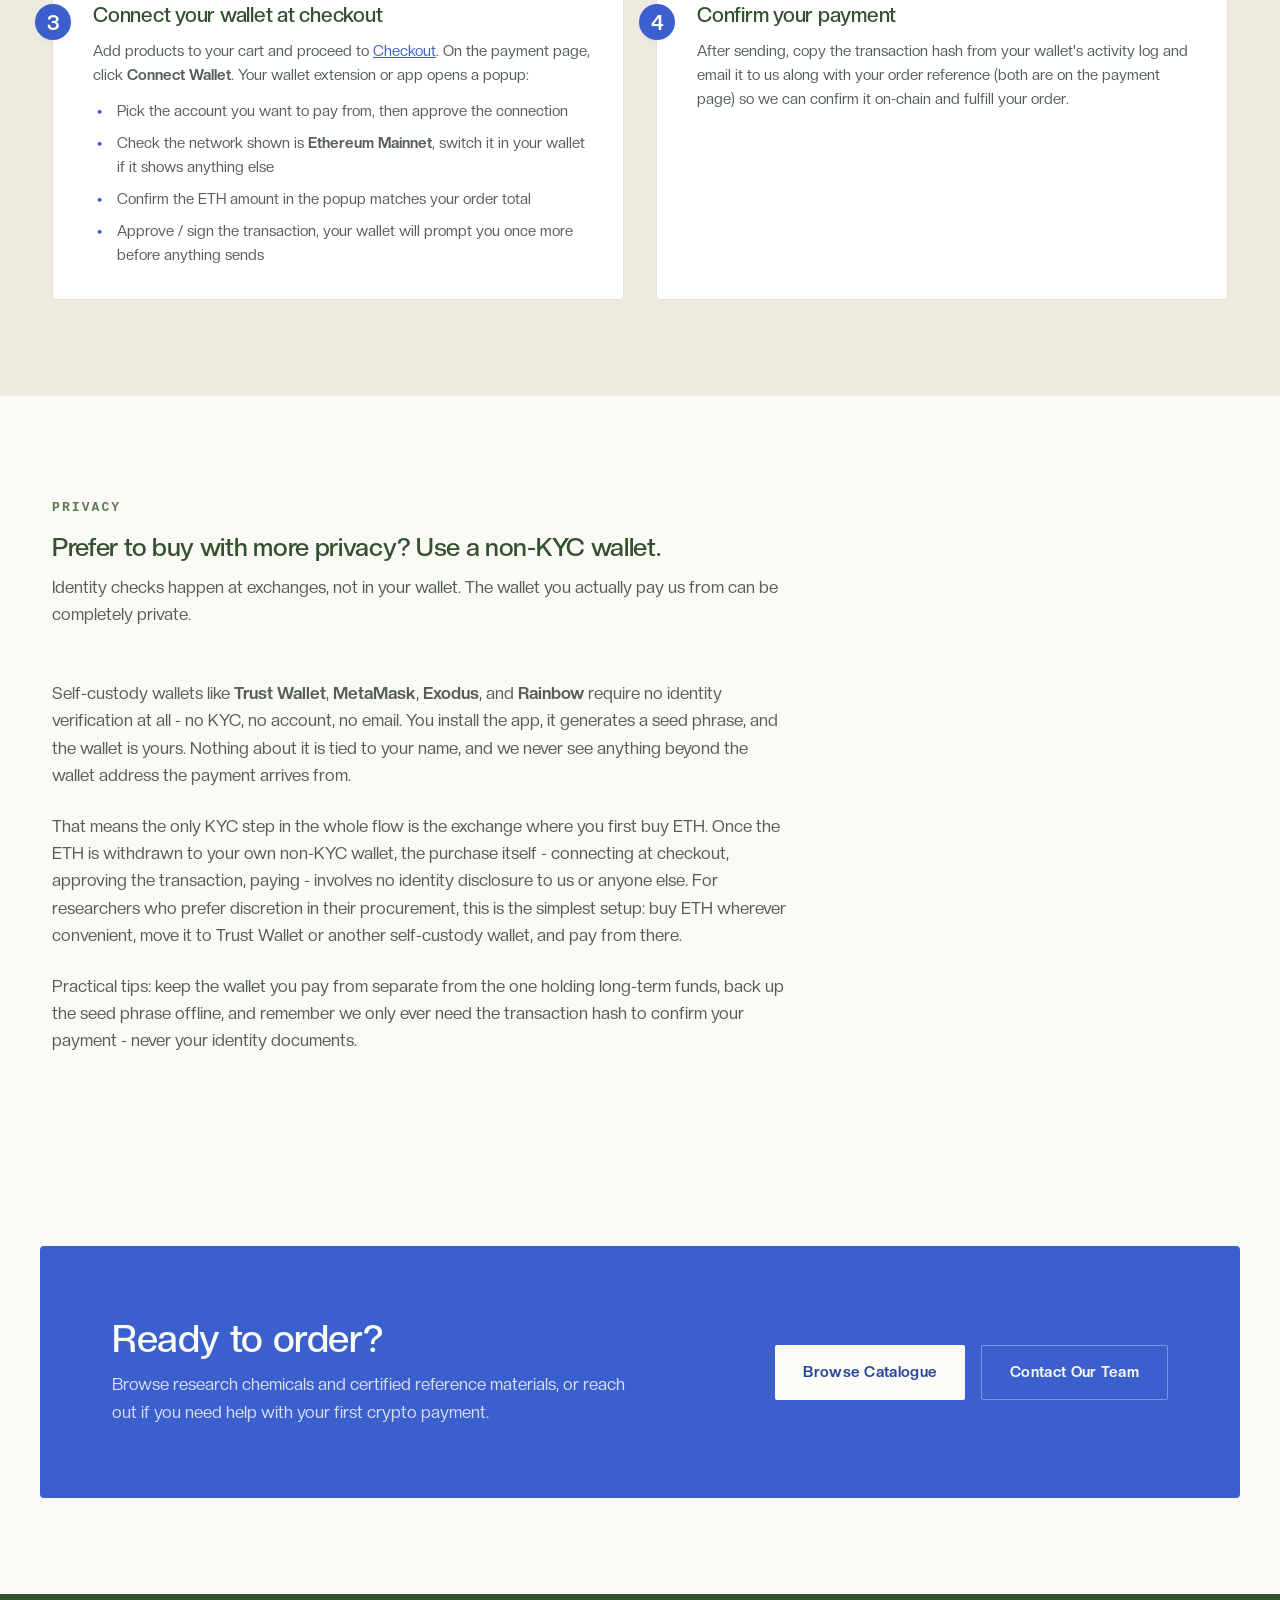
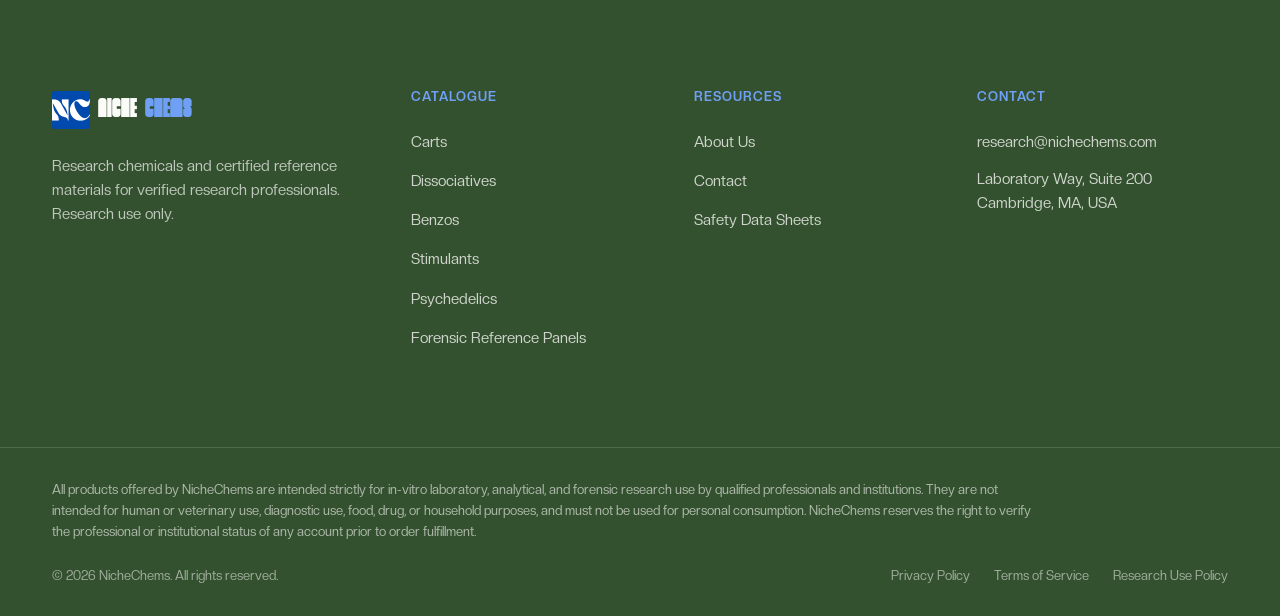
==== commit 8ea29842: "Enlarge Bayside wordmark and space Niche / Chems - Add a space between "Niche" and "Chems" in the lo" ====
--- a/about/index.html
+++ b/about/index.html
@@ -281,7 +281,7 @@
       <span class="c-logo__mark" aria-hidden="true">
         <img src="../assets/logo.png" alt="" width="38" height="38" loading="eager">
       </span>
-      Niche<span class="c-logo__word-alt">Chems</span>
+      Niche <span class="c-logo__word-alt">Chems</span>
     </a>
 
     <nav class="c-nav" aria-label="Primary">
@@ -439,7 +439,7 @@
         <span class="c-logo__mark" aria-hidden="true">
           <img src="../assets/logo.png" alt="" width="38" height="38" loading="lazy">
         </span>
-        Niche<span class="c-logo__word-alt">Chems</span>
+        Niche <span class="c-logo__word-alt">Chems</span>
       </a>
       <p>Research chemicals and certified reference materials for verified research professionals. Research use only.</p>
     </div>
--- a/css/fonts.css
+++ b/css/fonts.css
@@ -71,3 +71,25 @@
   font-style: normal;
   font-display: swap;
 }
+
+/* Bayside (Indieground Design) for the NicheChems wordmark only.
+   NOTE: this is the DEMO cut, licensed for PERSONAL USE ONLY — a
+   commercial license is required from indieground.net for a live store. */
+@font-face {
+  font-family: "Bayside";
+  src: url("/bayside/BaysideFont-Regular-Demo.otf") format("opentype");
+  font-weight: 400;
+  font-style: normal;
+  font-display: swap;
+}
+
+/* a.c-logo out-specifies each page's inline `.c-logo { font-family }` rule,
+   so the wordmark picks up Bayside site-wide without editing every file. */
+a.c-logo {
+  font-family: "Bayside", var(--font-serif), Georgia, serif;
+  letter-spacing: 0.04em;
+  font-size: 1.6rem;
+}
+/* .c-header .c-logo (two classes) out-specifies a.c-logo, so match it to
+   push the header wordmark bigger and crisper. */
+.c-header a.c-logo { font-size: 2rem; }
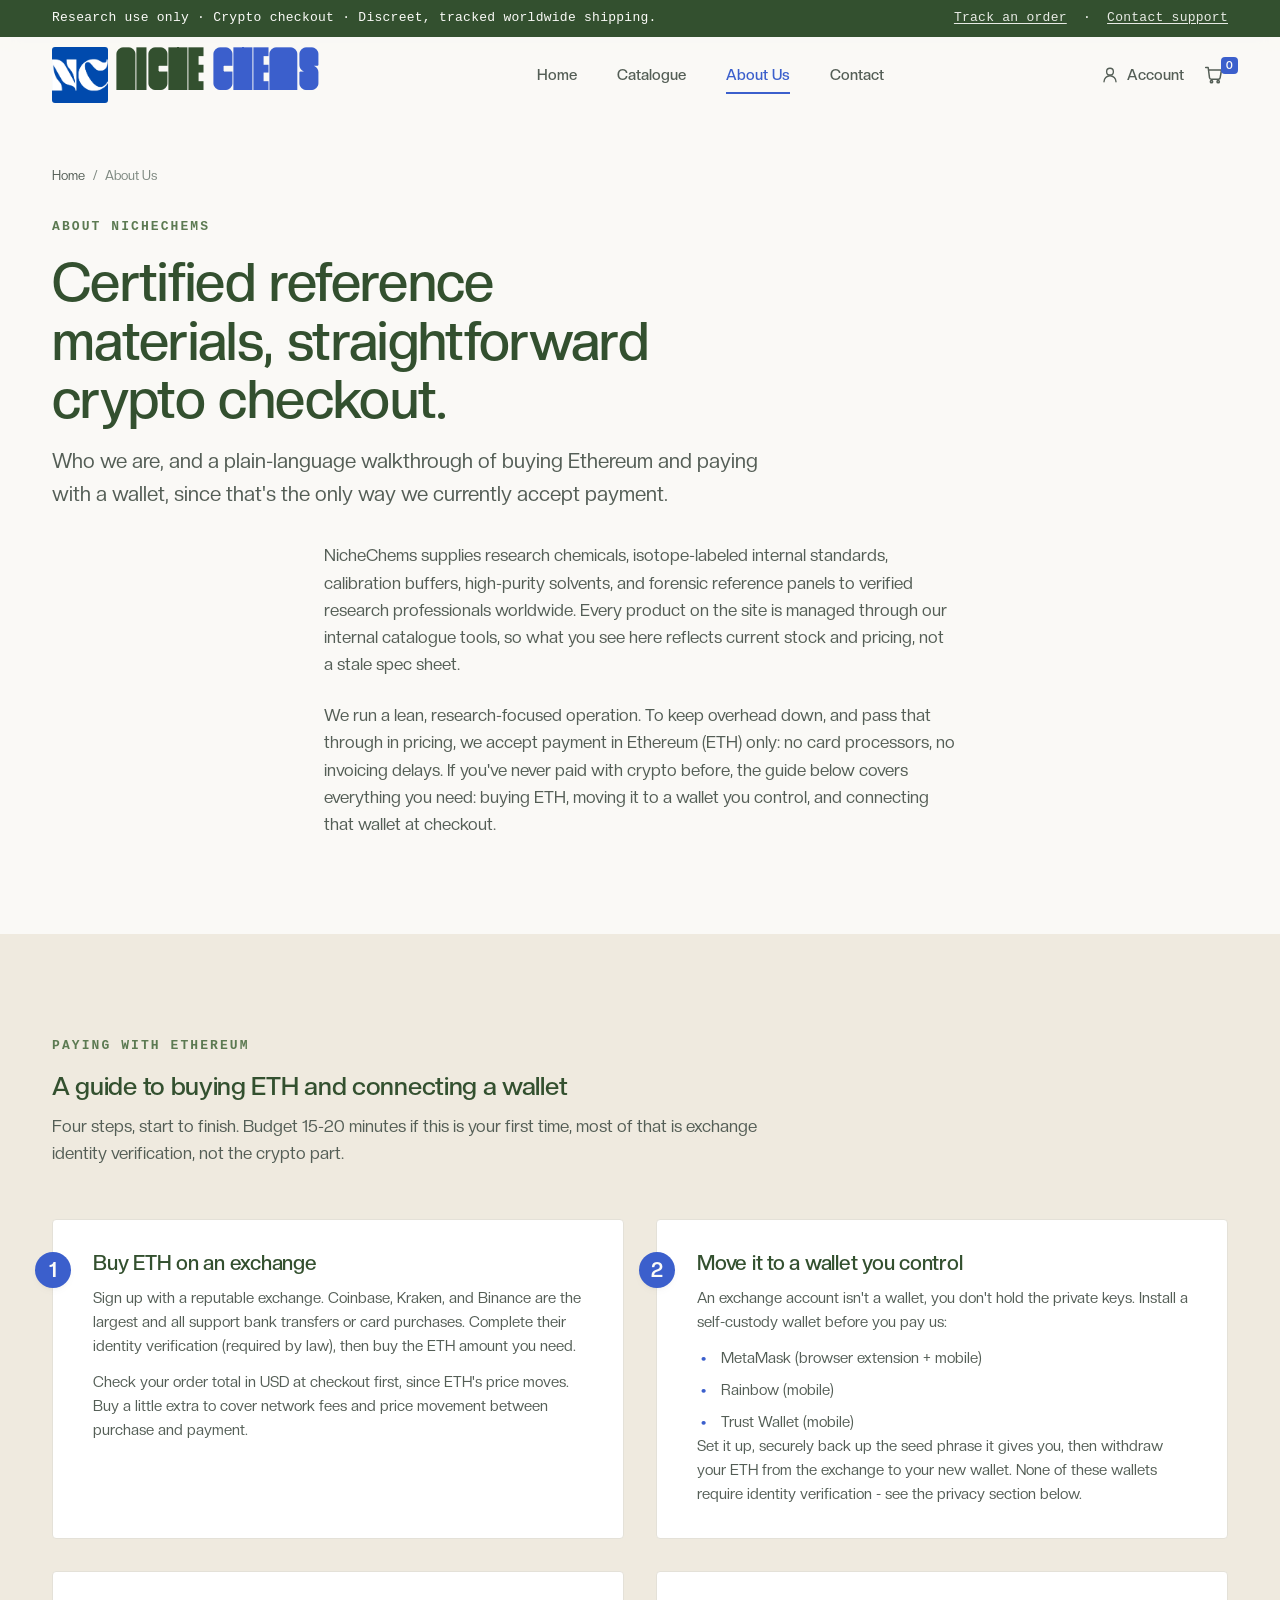
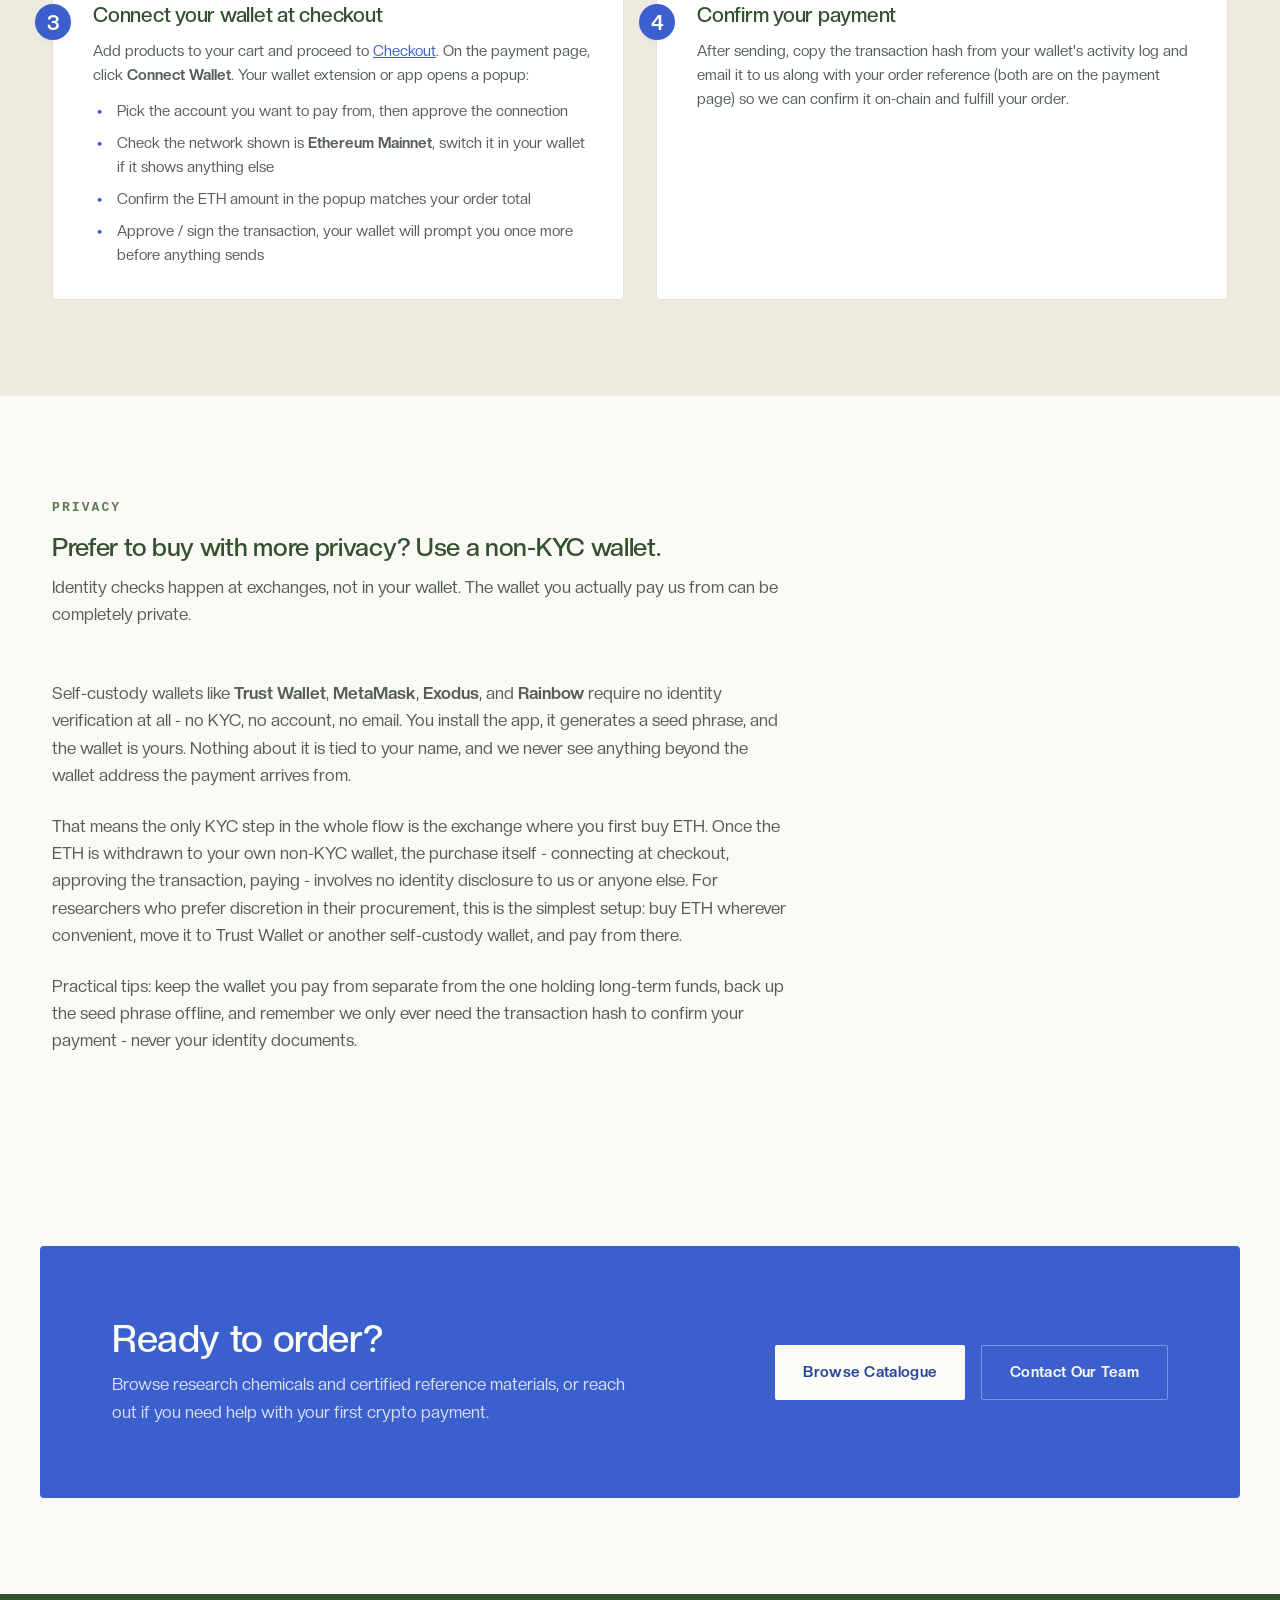
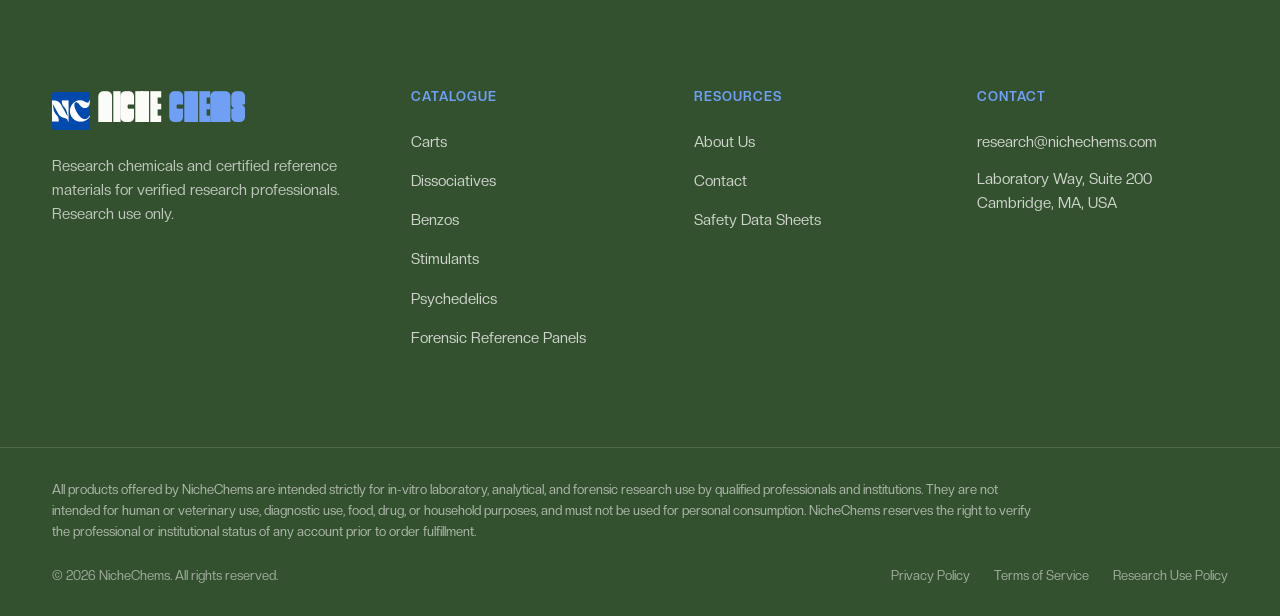
==== commit efec536f: "Double the header wordmark size and balance the mark - Logo ~2x: header wordmark 3.6rem (2.6rem else" ====
--- a/about/index.html
+++ b/about/index.html
@@ -155,7 +155,7 @@
 .c-logo__mark img { width: 100%; height: 100%; object-fit: cover; object-position: 50% 50%; }
 .c-logo__word-alt { color: var(--color-blue); }
 .c-header .c-logo { font-size: 1.25rem; }
-.c-header .c-logo__mark { width: 44px; height: 44px; }
+.c-header .c-logo__mark { width: 56px; height: 56px; }
 .c-nav { display: none; }
 .c-nav__list { display: flex; align-items: center; gap: var(--space-7); font-size: var(--text-sm); font-weight: 500; }
 .c-nav__list a { position: relative; padding-block: var(--space-2); color: var(--color-ink-soft); transition: color var(--duration-fast) var(--ease-soft); }
--- a/css/fonts.css
+++ b/css/fonts.css
@@ -88,8 +88,13 @@
 a.c-logo {
   font-family: "Bayside", var(--font-serif), Georgia, serif;
   letter-spacing: 0.04em;
-  font-size: 1.6rem;
+  font-size: 2.6rem;
+  line-height: 1;
+  -webkit-font-smoothing: antialiased;
+  -moz-osx-font-smoothing: grayscale;
+  text-rendering: optimizeLegibility;
 }
 /* .c-header .c-logo (two classes) out-specifies a.c-logo, so match it to
-   push the header wordmark bigger and crisper. */
-.c-header a.c-logo { font-size: 2rem; }
+   push the header wordmark bigger and crisper (the demo OTF renders soft
+   at small sizes on Windows; scaling it up sharpens it). */
+.c-header a.c-logo { font-size: 3.6rem; }
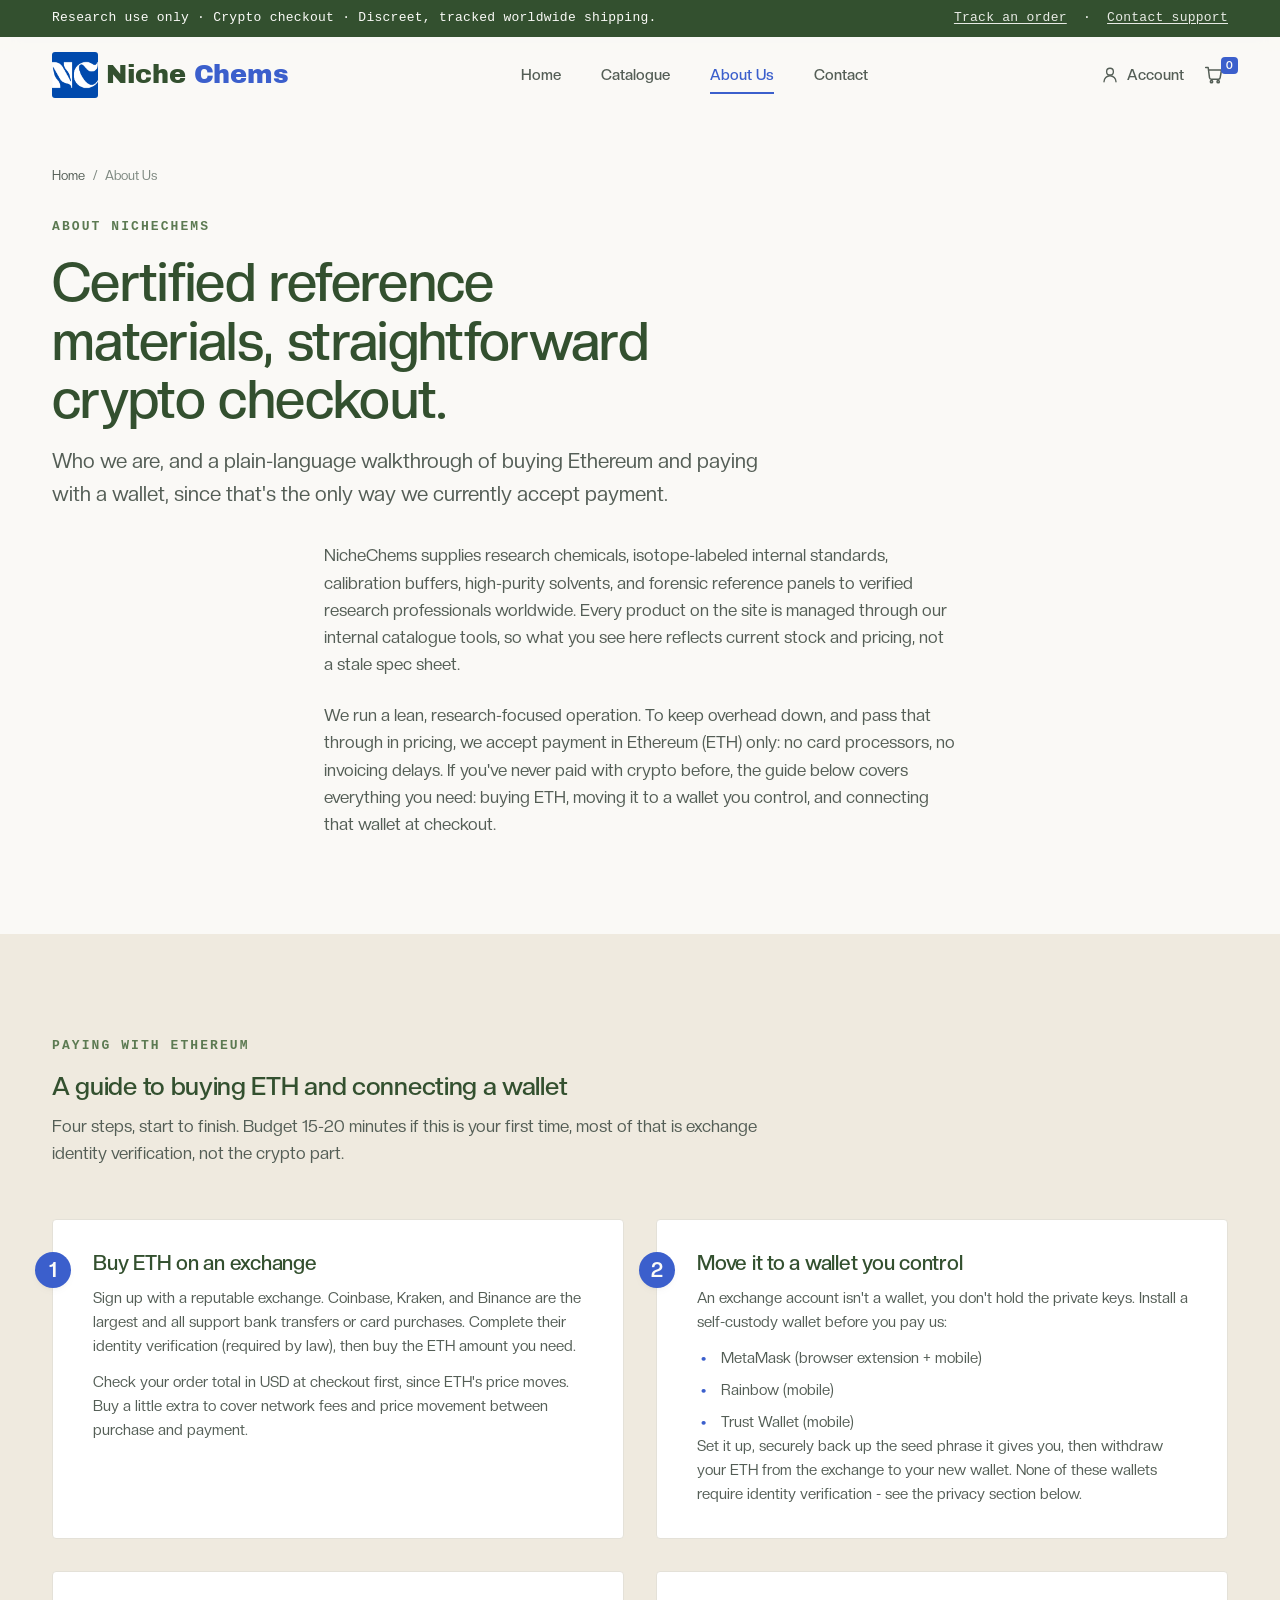
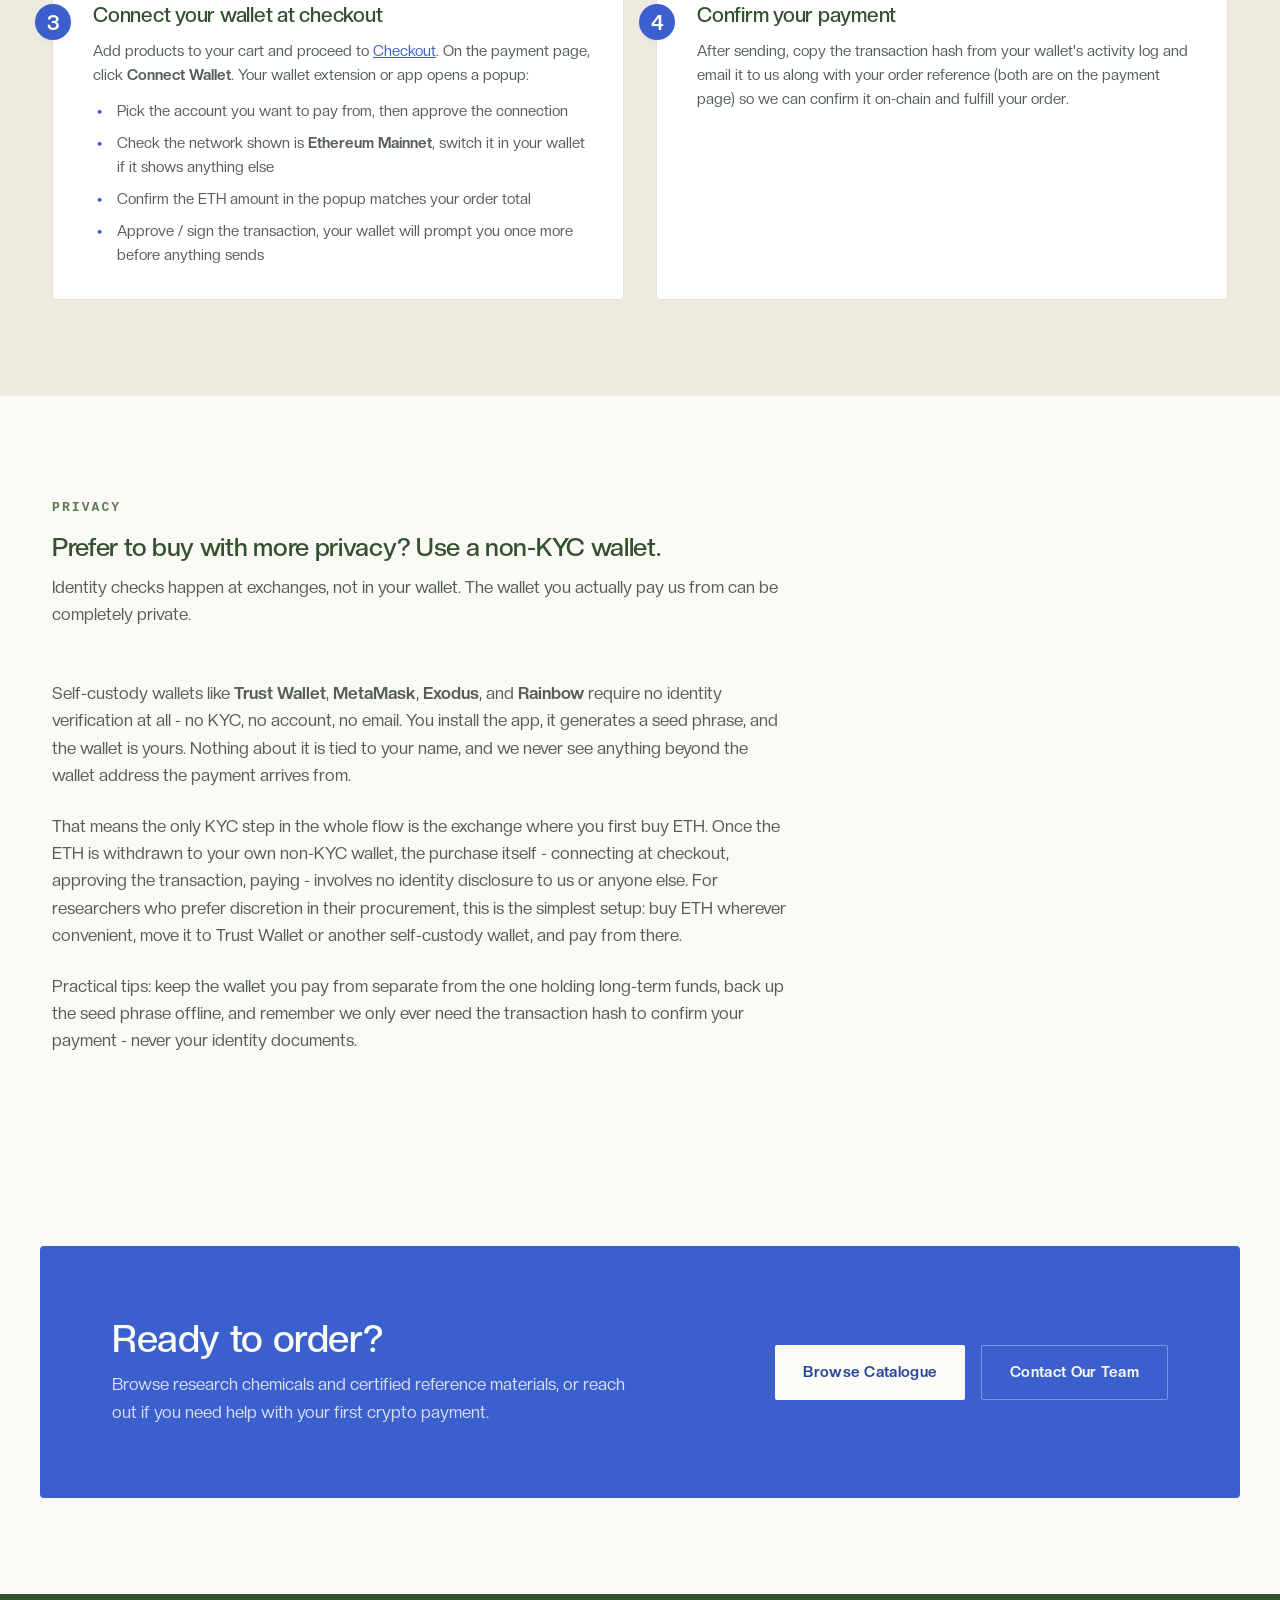
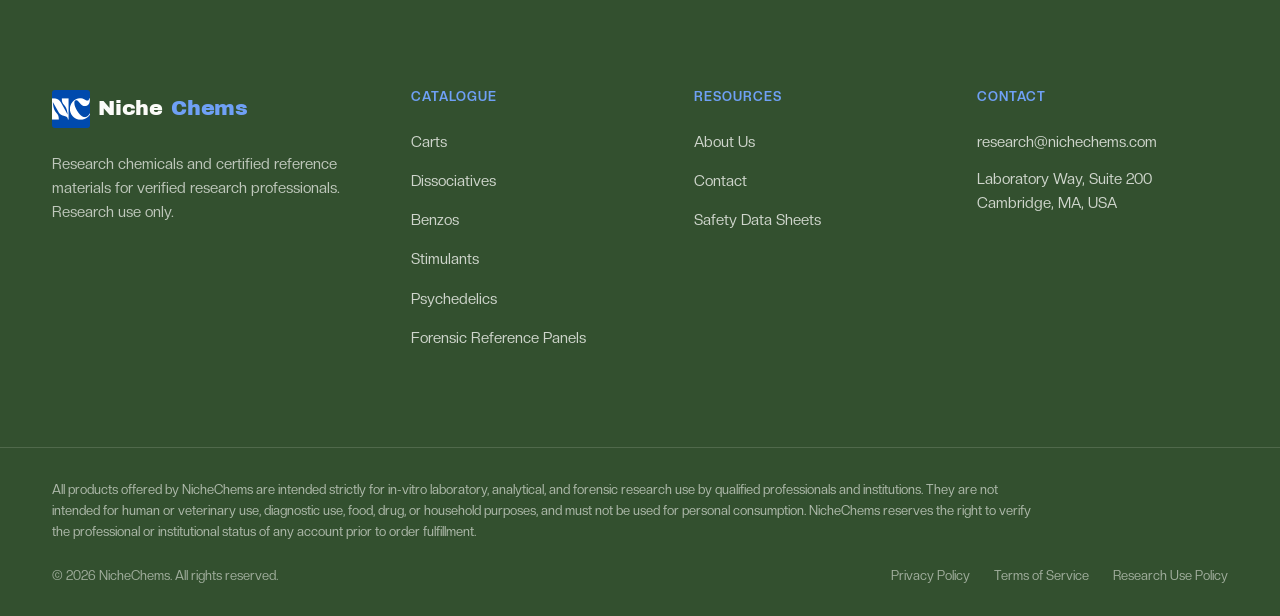
==== commit 312aa098: "Swap logo font to Archivo Black (hinted, OFL); drop Bayside - Replace the unhinted personal-use-only" ====
--- a/about/index.html
+++ b/about/index.html
@@ -155,7 +155,7 @@
 .c-logo__mark img { width: 100%; height: 100%; object-fit: cover; object-position: 50% 50%; }
 .c-logo__word-alt { color: var(--color-blue); }
 .c-header .c-logo { font-size: 1.25rem; }
-.c-header .c-logo__mark { width: 56px; height: 56px; }
+.c-header .c-logo__mark { width: 46px; height: 46px; }
 .c-nav { display: none; }
 .c-nav__list { display: flex; align-items: center; gap: var(--space-7); font-size: var(--text-sm); font-weight: 500; }
 .c-nav__list a { position: relative; padding-block: var(--space-2); color: var(--color-ink-soft); transition: color var(--duration-fast) var(--ease-soft); }
@@ -281,7 +281,7 @@
       <span class="c-logo__mark" aria-hidden="true">
         <img src="../assets/logo.png" alt="" width="38" height="38" loading="eager">
       </span>
-      Niche <span class="c-logo__word-alt">Chems</span>
+      Niche<span class="c-logo__word-alt">Chems</span>
     </a>
 
     <nav class="c-nav" aria-label="Primary">
@@ -439,7 +439,7 @@
         <span class="c-logo__mark" aria-hidden="true">
           <img src="../assets/logo.png" alt="" width="38" height="38" loading="lazy">
         </span>
-        Niche <span class="c-logo__word-alt">Chems</span>
+        Niche<span class="c-logo__word-alt">Chems</span>
       </a>
       <p>Research chemicals and certified reference materials for verified research professionals. Research use only.</p>
     </div>
--- a/css/fonts.css
+++ b/css/fonts.css
@@ -72,29 +72,28 @@
   font-display: swap;
 }
 
-/* Bayside (Indieground Design) for the NicheChems wordmark only.
-   NOTE: this is the DEMO cut, licensed for PERSONAL USE ONLY — a
-   commercial license is required from indieground.net for a live store. */
+/* Archivo Black for the NicheChems wordmark only — a hinted TrueType
+   display face (SIL Open Font License, commercial-safe) that renders
+   crisp on Windows, unlike the previous unhinted OTF. */
 @font-face {
-  font-family: "Bayside";
-  src: url("/bayside/BaysideFont-Regular-Demo.otf") format("opentype");
+  font-family: "Archivo Black";
+  src: url("/fonts/ArchivoBlack-Regular.ttf") format("truetype");
   font-weight: 400;
   font-style: normal;
   font-display: swap;
 }
 
 /* a.c-logo out-specifies each page's inline `.c-logo { font-family }` rule,
-   so the wordmark picks up Bayside site-wide without editing every file. */
+   so the wordmark picks up Archivo Black site-wide without editing every file. */
 a.c-logo {
-  font-family: "Bayside", var(--font-serif), Georgia, serif;
-  letter-spacing: 0.04em;
-  font-size: 2.6rem;
+  font-family: "Archivo Black", var(--font-serif), Georgia, serif;
+  font-weight: 400;
+  letter-spacing: -0.01em;
+  font-size: 1.3rem;
   line-height: 1;
   -webkit-font-smoothing: antialiased;
   -moz-osx-font-smoothing: grayscale;
   text-rendering: optimizeLegibility;
 }
-/* .c-header .c-logo (two classes) out-specifies a.c-logo, so match it to
-   push the header wordmark bigger and crisper (the demo OTF renders soft
-   at small sizes on Windows; scaling it up sharpens it). */
-.c-header a.c-logo { font-size: 3.6rem; }
+/* .c-header .c-logo (two classes) out-specifies a.c-logo, so match it. */
+.c-header a.c-logo { font-size: 1.6rem; }
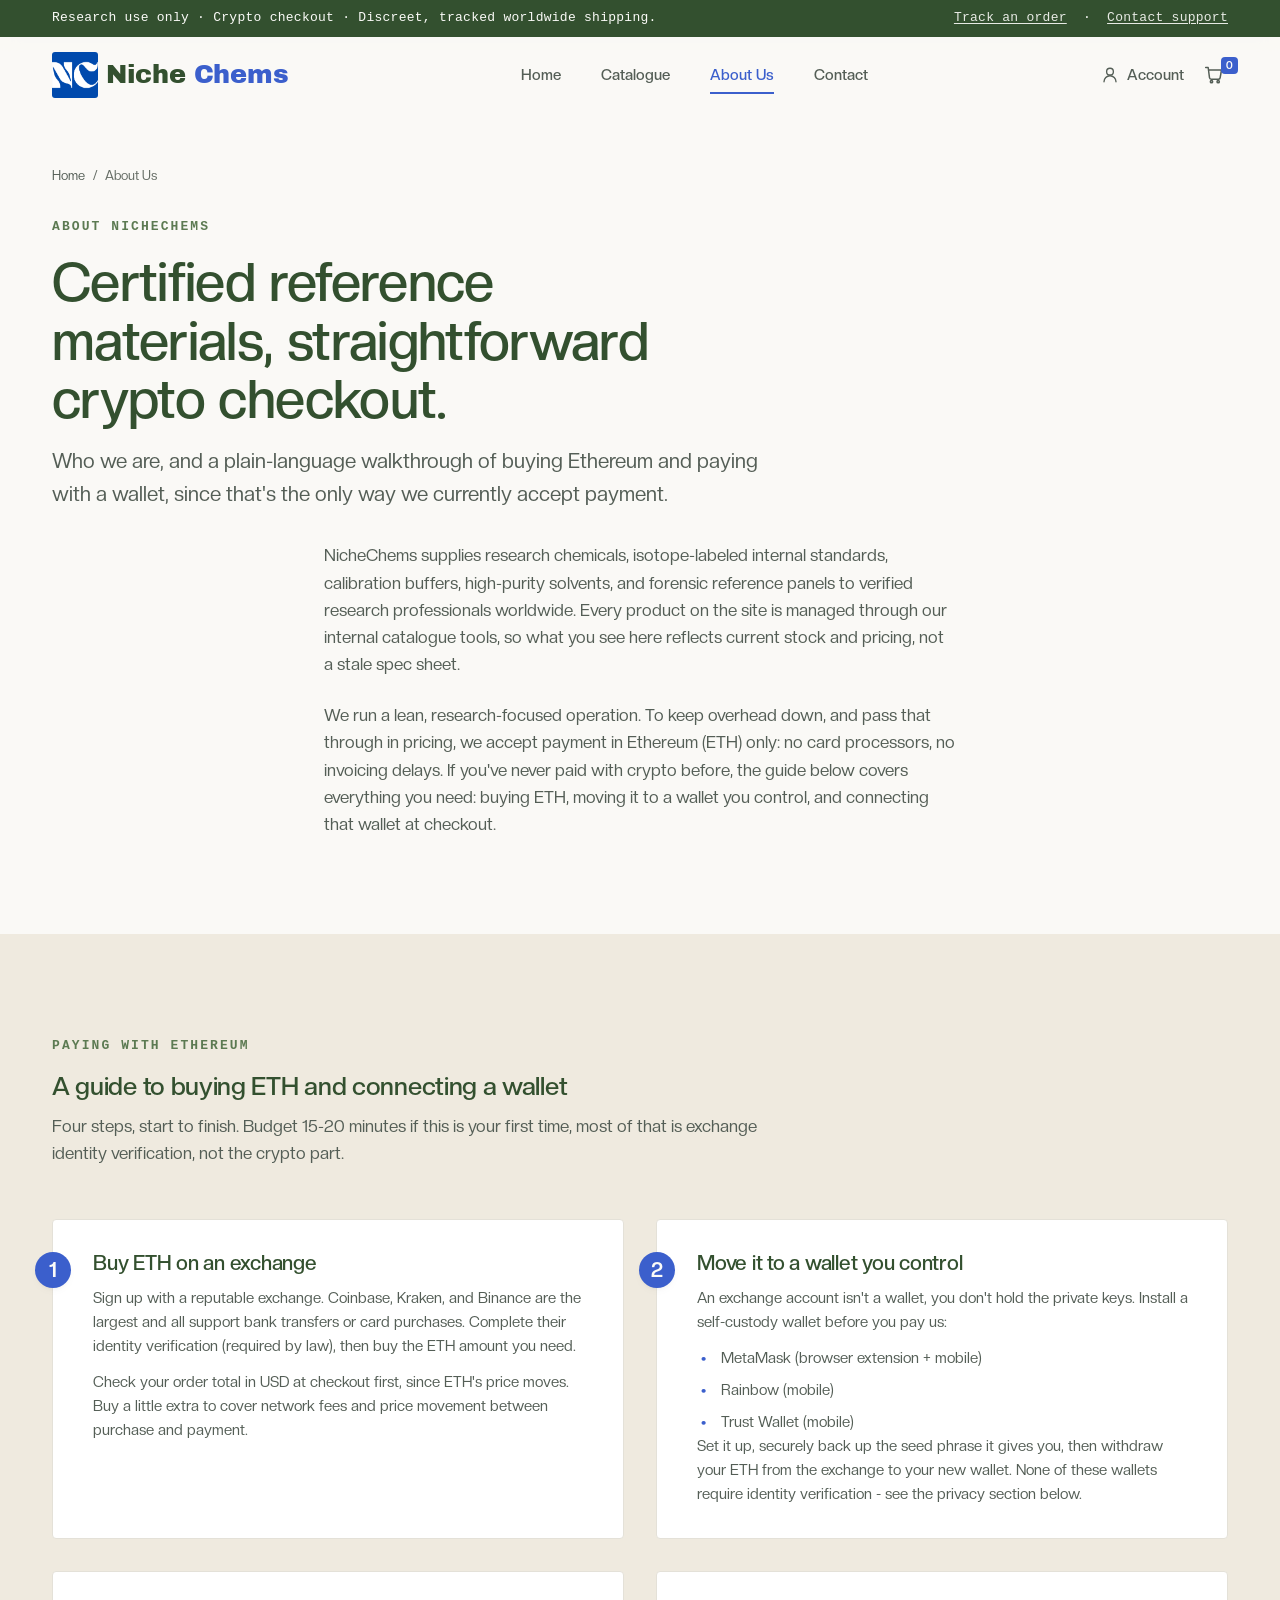
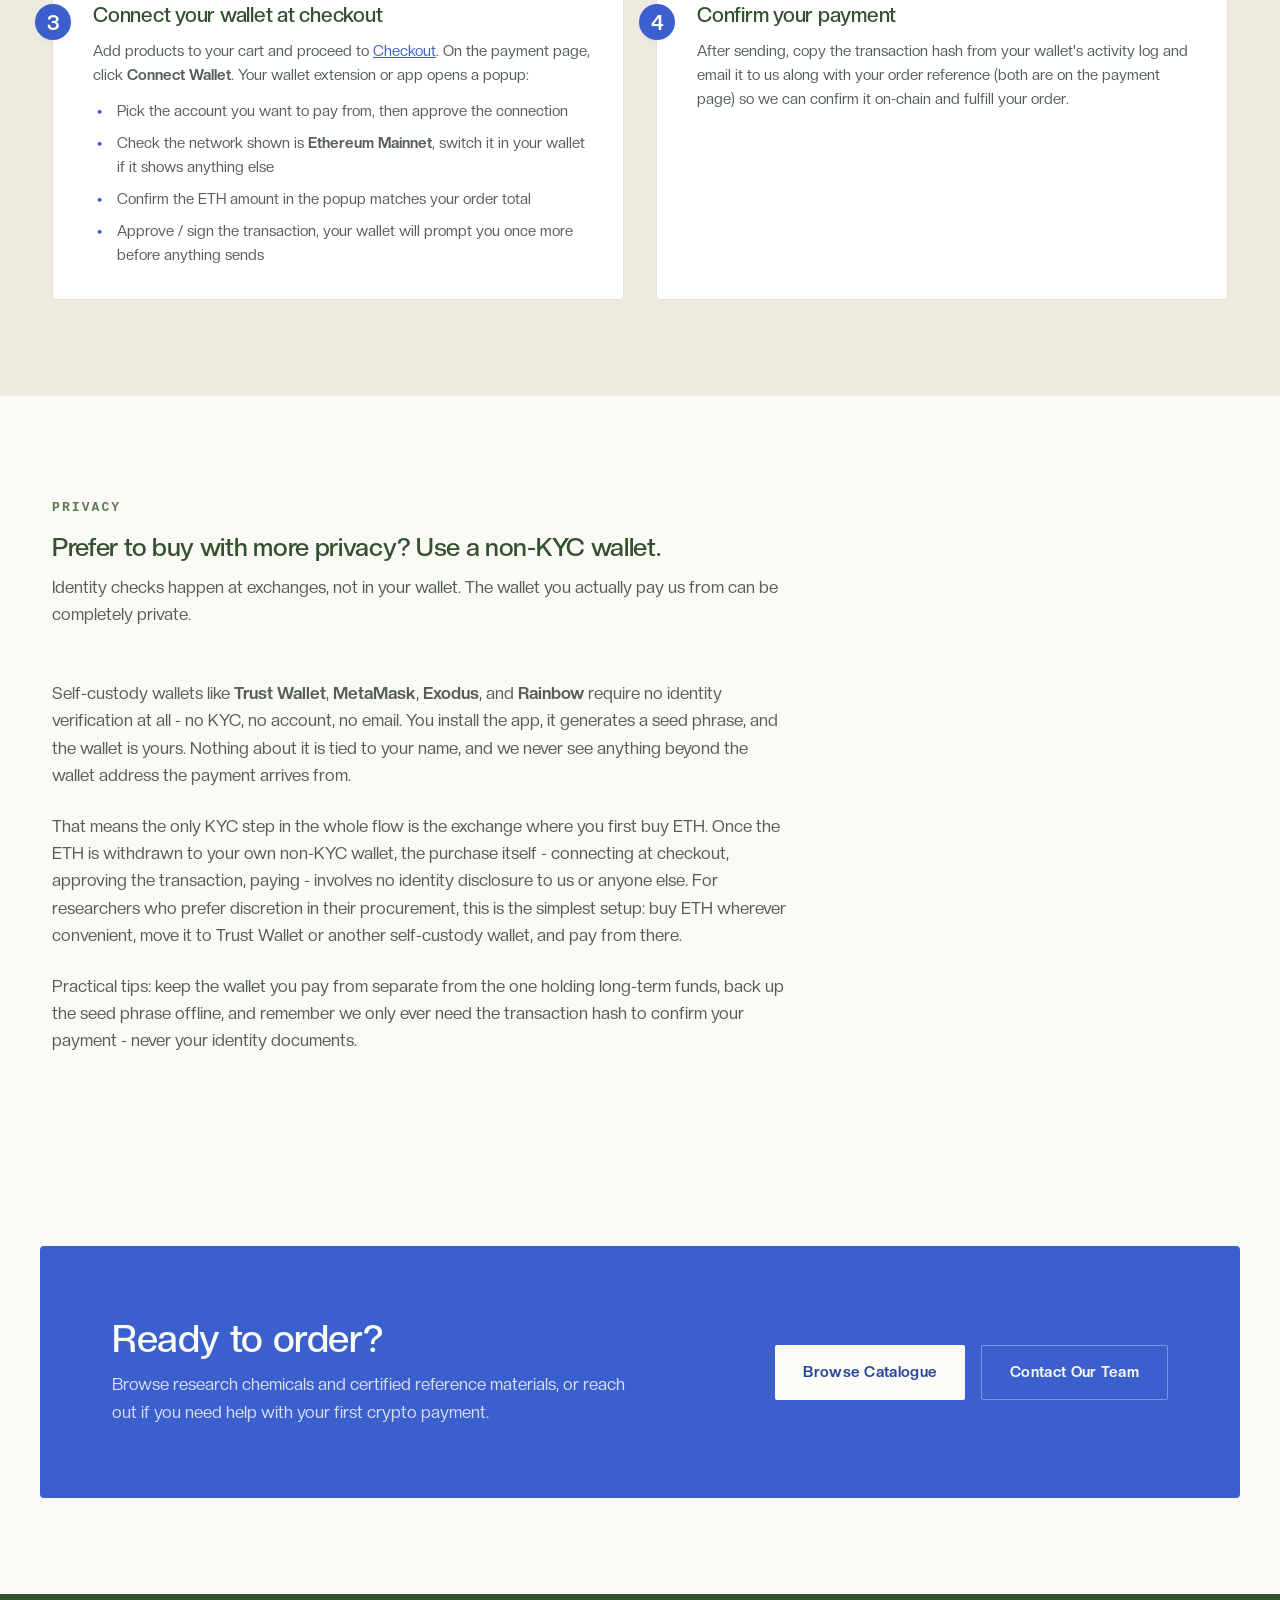
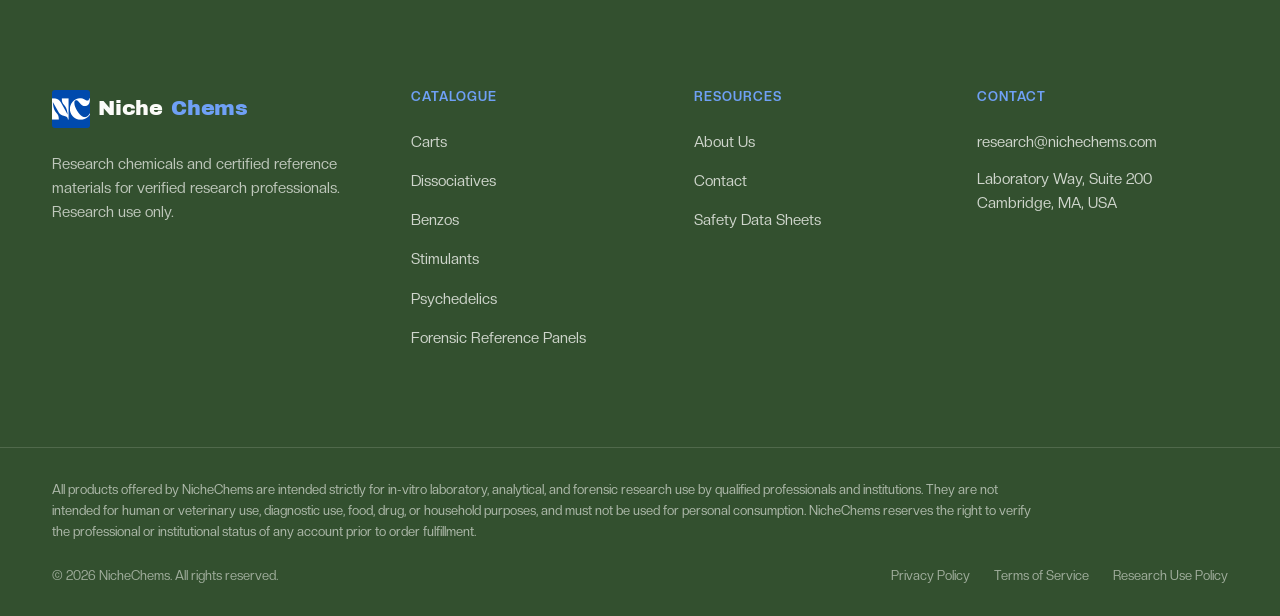
==== commit fb8e080e: "SEO + accessibility pass SEO: - Add og:image / twitter:image (the mascot illustration) so shared lin" ====
--- a/about/index.html
+++ b/about/index.html
@@ -9,6 +9,18 @@
 <link rel="canonical" href="https://nichechems.com/about/">
 <meta name="theme-color" content="#3B5FCC">
 
+<meta property="og:type" content="website">
+<meta property="og:site_name" content="NicheChems">
+<meta property="og:title" content="About Us | NicheChems">
+<meta property="og:description" content="About NicheChems, and a plain-language guide to buying Ethereum and connecting a wallet to pay for your order.">
+<meta property="og:url" content="https://nichechems.com/about/">
+<meta property="og:image" content="https://nichechems.com/logo.png">
+<meta property="og:image:width" content="1402">
+<meta property="og:image:height" content="1122">
+<meta property="og:image:alt" content="NicheChems">
+<meta name="twitter:card" content="summary_large_image">
+<meta name="twitter:image" content="https://nichechems.com/logo.png">
+
 <link rel="icon" type="image/svg+xml" href="data:image/svg+xml,%3Csvg xmlns='http://www.w3.org/2000/svg' viewBox='0 0 32 32'%3E%3Crect width='32' height='32' rx='9' fill='%233B5FCC'/%3E%3Cpath d='M13 6h6v6.6l4.6 9.9a2 2 0 0 1-1.8 2.9H10.2a2 2 0 0 1-1.8-2.9L13 12.6V6z' fill='none' stroke='%23FAF9F6' stroke-width='1.7' stroke-linejoin='round' stroke-linecap='round'/%3E%3Cpath d='M11 19h10' stroke='%23A9C9A0' stroke-width='1.7' stroke-linecap='round'/%3E%3C/svg%3E">
 
 <link rel="stylesheet" href="/css/fonts.css">
@@ -39,7 +51,7 @@
 
   --color-ink:         #202722;
   --color-ink-soft:    #545E56;
-  --color-ink-faint:   #7C877F;
+  --color-ink-faint:   #636B63;
   --color-on-blue:     #FBFBF8;
 
   --font-serif: "Creato Display", -apple-system, BlinkMacSystemFont, "Segoe UI", Roboto, sans-serif;
